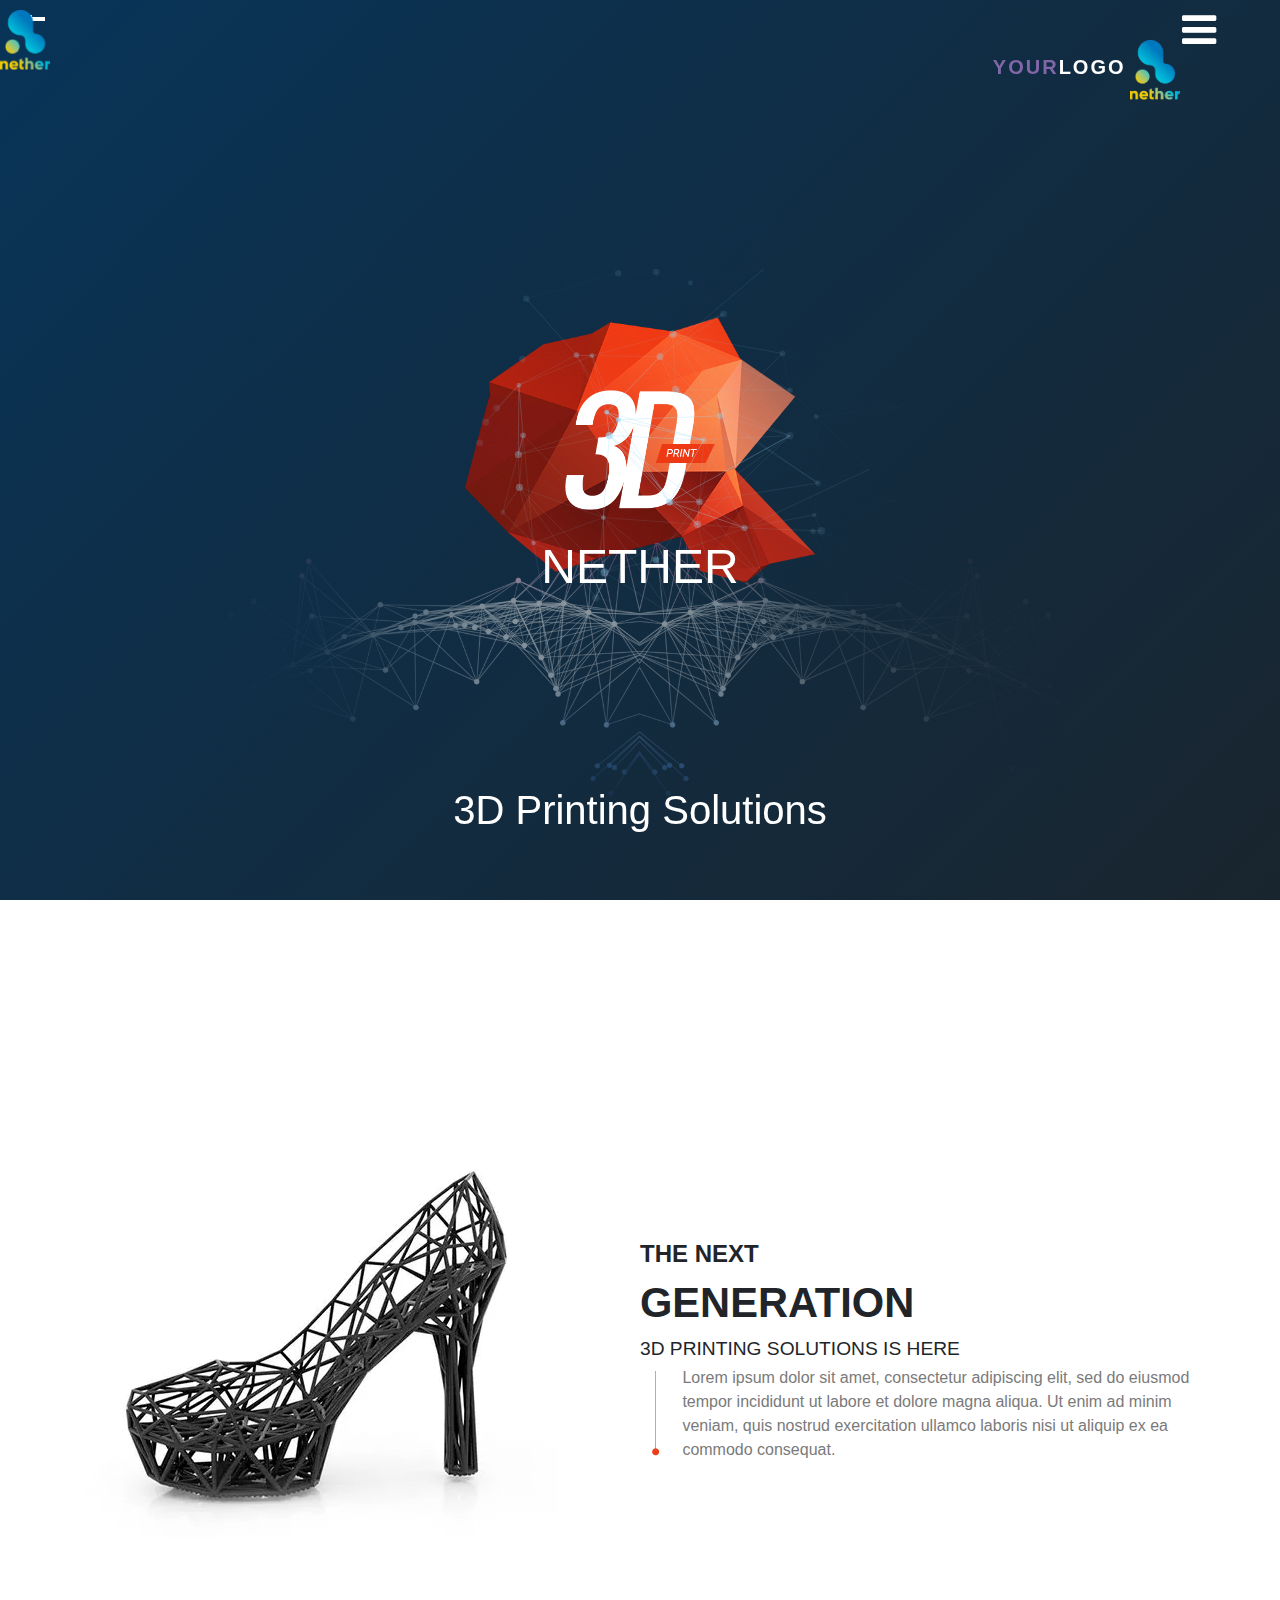
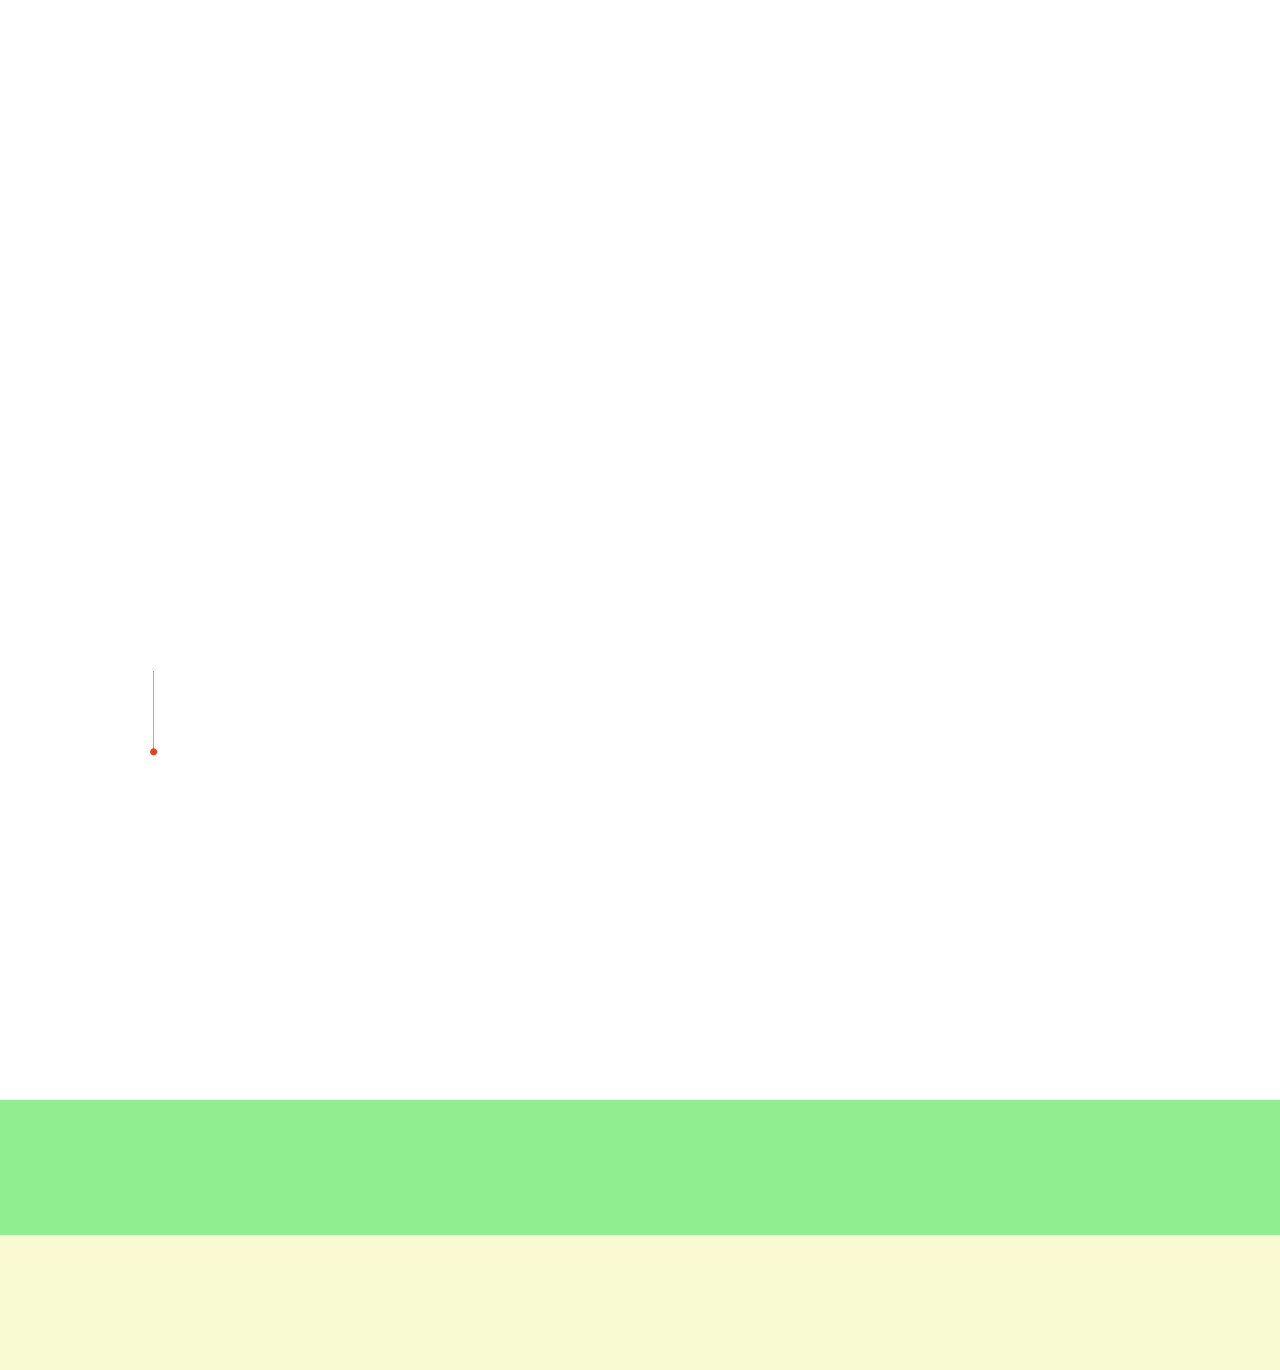
==== nether/index.html @ 33b29c7a "con 2menus" ====
<!DOCTYPE html>
<html lang="en">
<head>
    <meta charset="UTF-8">
    <meta name="viewport" content="width=device-width, initial-scale=1.0">
    <link rel="stylesheet" href="style.css">
    <link rel="stylesheet" href="https://cdnjs.cloudflare.com/ajax/libs/twitter-bootstrap/4.1.3/css/bootstrap.min.css">
    <link href="https://fonts.googleapis.com/css2?family=Exo:ital,wght@0,100;0,200;0,300;0,400;0,500;0,600;0,700;0,800;0,900;1,100;1,200;1,300;1,400;1,500;1,600;1,700;1,800;1,900&display=swap" rel="stylesheet">
    <script src="https://ajax.googleapis.com/ajax/libs/jquery/3.4.1/jquery.min.js"></script>
    <script src="https://cdnjs.cloudflare.com/ajax/libs/jquery/3.3.1/jquery.min.js"></script>
    <link rel="stylesheet" href="https://maxcdn.bootstrapcdn.com/font-awesome/4.4.0/css/font-awesome.min.css">
</head>
<body>

    <nav id = "menu">

        <div id = "logo">
            
            <img src = "images/logo.png" style="max-width: 50px;">
    
        </div>

        <div id = "iconMenu" class="fa fa-bars" >

        </div>        

        <div id = "containerMenuLinks">
            <ul>
                <li><a  id = "menu1" href="#contenedor-header" class="js-anchor-link">Inicio</a></li>
                <li><a  id = "menu2" href="#seccion2" class="js-anchor-link">Seccion2</a></li>
                <li><a  id = "menu3" href="#seccion3" class="js-anchor-link" >Sección3</a></li>
            </ul>
        </div>
    
        
    
    </nav>







	<header class="cd-header">
		<div class="header-wrapper">
			<div class="logo-wrap">
                <a href="#" class="hover-target"><span>your</span>logo</a>
                <img src = "images/logo.png" style="max-width: 50px;">
			</div>
			<div class="nav-but-wrap">
				<div class="menu-icon hover-target">
					<span class="menu-icon__line menu-icon__line-left"></span>
					<span class="menu-icon__line"></span>
					<span class="menu-icon__line menu-icon__line-right"></span>
				</div>					
			</div>					
		</div>				
	</header>

	<div class="nav">
		<div class="nav__content">
			<ul class="nav__list">
				<li class="nav__list-item active-nav"><a href="#contenedor-header" class="hover-target">Home</a></li>
				<li class="nav__list-item"><a href="#seccio2" class="hover-target">Seccion2</a></li>
				<li class="nav__list-item"><a href="#seccion3" class="hover-target">Seccion3</a></li>
				<li class="nav__list-item"><a href="#" class="hover-target">News</a></li>
				<li class="nav__list-item"><a href="#" class="hover-target">Contact</a></li>
			</ul>
		</div>
	</div>		

	
	



















    <section id= "contenedor-header">

        
        <div id = "waves">

            <div class="waveWrapper waveAnimation">
               
               
                <div class="waveWrapperInner bgBottom">
                  <div class="wave waveBottom" style="background-image: url('http://front-end-noobs.com/jecko/img/wave-bot.png')"></div>
                </div>
              </div>


        </div>

        <div id = "bricks">
                    
                    <div class="area" >
                                <ul class="circles">
                                        <li></li>
                                        <li></li>
                                        <li></li>
                                        <li></li>
                                        <li></li>
                                        <li></li>
                                        <li></li>
                                        <li></li>
                                        <li></li>
                                        <li></li>
                                </ul>
                        </div >

        </div>

        <div id = "el2dofondo"  ></div>
        
        <img id = "rock-3d" src="images/orange_polyset.png" alt="" width="350px">
        
        
        
        <img id = "text-3d" src="images/Text_3d.png" alt=""  width="150px">
        
        <div id="large-header" class="large-header">
           
           <div>
                
                <h1 class = "nether-slogan">NETHER<span class="thin"> </span></h1>
                
                <h1 class="main-title">3D Printing<span class="thin"> Solutions</span></h1>
                <canvas id="demo-canvas"></canvas>
           </div>
            
        </div>

    </section>





   

    <section id = "seccion2">

        <div class = "space2" id= "space2a">
              <div id = "image3d">
                <img id = "img3d" src="images/3d_shoe.png" alt="">
              </div>
                      
        </div>

        <div  class = "space2" id= "space2b">
              
            <div id = "title-space2">
                
                <p class = "titlesH3">
                    THE NEXT
                </p>
                <p class = "titlesH1">
                    GENERATION
                </p>
                <p class = "titlesH4">
                    3D PRINTING SOLUTIONS IS HERE
                </p>

                <div id= "ellipseWithDescription">

                    <div id = "moving-elipse">
                        
                    </div>
                    <p class = "descripcionTitle">
                        Lorem ipsum dolor sit amet, consectetur adipiscing elit, sed do eiusmod tempor incididunt ut labore et dolore magna aliqua. Ut enim ad minim veniam, quis nostrud exercitation ullamco laboris nisi ut aliquip ex ea commodo consequat.               
                    </p>

                </div>
               

            </div>
            <div>

            </div>
       
            
        </div>


    </section>







    <section id = "seccion3">

        

        <div  class = "space3"  id= "space3a">
              
            <div id = "title-space2">
                
                <p class = "titlesH3 white">
                    THE NEXT
                </p>
                <p class = "titlesH1 white">
                    GENERATION
                </p>
                <p class = "titlesH4 white">
                    3D PRINTING SOLUTIONS IS HERE
                </p>

                <div id= "ellipseWithDescription">

                    <div id = "moving-elipse">
                        
                    </div>
                    <p class = "descripcionTitle2 white">
                        Lorem ipsum dolor sit amet, consectetur adipiscing elit, sed do eiusmod tempor incididunt ut labore et dolore magna aliqua. Ut enim ad minim veniam, quis nostrud exercitation ullamco laboris nisi ut aliquip ex ea commodo consequat.               
                    </p>

                </div>
               

            </div>
       
            
        </div>
    </section>









    <section id = "footer">
              
        <div id= "footerElement1">
            
        </div>
        <div id= "footerElement2">
            
        </div>


    </section>













            <script src="js/EasePack.min.js"></script>
            <script src="js/rAF.js"></script>
            <script src="js/TweenLite.min.js"></script>
            <script src="main.js"></script>
</body>
</html>
---- nether/style.css ----
/* Header */
*{
    margin: 0 !important;
    padding: 0 ;
}
html {
    height: 100%;
     scroll-snap-type: mandatory;
    scroll-snap-points-y: repeat(100vh);
    scroll-snap-type: y mandatory;    
}



body {
    
    font-family: 'Exo', sans-serif;
    height: 100%;
    margin-top: 0 !important;
    
}
/* ---------------menu --------------------*/



section{
      scroll-snap-align: start;
}

#iconMenu {
    font-size: 2.5em;
    color: white;
    float: right;
    padding-right: 5%;
    cursor: pointer;
}
#menu {
    /* background-color: white;*/
    /*border-bottom: 2px solid black;*/
      
    width: 100%;
    height: 40px;
    /*background-color: black;
    background-blend-mode: hard-light;*/
    position: fixed;
    /*margin-top: 10px;*/
    padding: 10px 0 10px 0 ;
    opacity: 1;
    z-index: 99999999;
    /*border-bottom: 2px solid black;*/
}
#containerMenuLinks{
    display: none;
    float: right;
    background-color: yellowgreen;
    position: absolute;
    right: 0;
    top: 60px;
    transition:0.25s;
  -webkit-transition:0.25s;
}

.nav-colored { 
    background-color:rgba(8, 89, 136, 0.87); 
    transition: background-color 500ms linear;
}
.nav-transparent { 
    background-color:transparent;
    transition: background-color 500ms linear;
}


#space2{
    background-color: lemonchiffon;
    height: 100px;
    width: 200px;
}



#logo {
    top: 10px;
    margin-left: 20px;
    max-width: 100px;
    float: left;
    position: absolute;
    
}
ul {
    float: right;
    padding-right: 1%;
}
nav ul li {
    /*background-color: teal;*/
   /* float: left;*/
    list-style:none;
    margin: 0;
    padding: 30px;

    
}
nav ul li a{
    text-decoration: none;
    /*background-color: white;*/
    padding: 10px 30px 10px 30px;
    /*margin : 0 0 20px -2px;*/
    
    color: white;
    opacity: 0.8;
    transition: all 0.8s;
    
}
nav ul li a:hover{
    border-top: 1px solid  rgba(255, 255, 255, 0.801);
    border-bottom: 1px solid  rgba(255, 255, 255, 0.801);
    /*background-color: black;*/
    
    opacity: 1;
   /* top:-15px; */
    /*width: 300px;*/
    
}


























/* ----------animation----------*/

@keyframes gradient {
	0% {
		background-position: 0% 50%;
	}
	50% {
		background-position: 100% 50%;
	}
	100% {
		background-position: 0% 50%;
	}
}
#contenedor-header{
    /*background: rgba(9, 33, 61, 0.924);*/
    width: 100%;
    height: 100%;
    /*background-image:  url('images/blur_mesh.png');*/
   /* background: linear-gradient(-45deg, #ee7752, #e73c7e, #23a6d5, #23d5ab);*/
    background: linear-gradient(-45deg, #000000, #083c66, #1f2020, #083458);
	background-size: 400% 400%;
    animation: gradient 15s ease infinite;
    display: flex;
    justify-content: center;
    align-items: center;
}
#el2dofondo{
    position: absolute;
    height: 100%;
    width:70%;
    background: url("images/line_mesh.png") no-repeat center ;
    background-size: 95% ;
    top: 23%;
    opacity: 0.8;
    animation-name: MOVE-BG;
  animation-duration: 2s;
  animation-timing-function: linear;
  animation-iteration-count: infinite;
  animation-direction: reverse;
  -webkit-animation-direction: alternate-reverse;

}
@keyframes MOVE-BG {
    from {
      transform: translateX(0);
    }
    
    to{
        transform: translateY(2%);
    }
 }



#rock-3d{
    position: absolute;
	margin: 0;
	padding: 0;
	color: white;
	text-align: center;
	top: 50%;
	left: 50%;
	-webkit-transform: translate3d(-50%,-50%,0);
	transform: translate3d(-50%,-50%,0);

}
#text-3d {
    position: absolute;
	margin: 0;
	padding: 0;
	color: white;
	text-align: center;
	top: 50%;
	left: 50%;
	-webkit-transform: translate3d(-50%,-50%,0);
	transform: translate3d(-50%,-50%,0);
    /*right: 37%;*/
}
.large-header {
	position: relative;
	width: 100%;
	/*background: #333;*/
	overflow: hidden;
	background-size: cover;
	background-position: center center;
	z-index: 1;
}

#large-header {
    /*background-image: url('images/blur_mesh.png');*/
    color: white;
}

.main-title {  
	position: absolute;
	margin: 0;
	padding: 0;
	color: white;
	text-align: center;
	top: 90%;
	left: 50%;
	-webkit-transform: translate3d(-50%,-50%,0);
	transform: translate3d(-50%,-50%,0);
}
.nether-slogan{
	position: absolute;
	margin: 0;
	padding: 0;
    color: white;
    font-size: 3em;
	text-align: center;
	top: 63%;
	left: 50%;
	-webkit-transform: translate3d(-50%,-50%,0);
	transform: translate3d(-50%,-50%,0);
}
	

.nether-slogan .thin {
	font-weight: 200;
}
.demo-1 .main-title {
	text-transform: uppercase;
	font-size: 3.2em;
	letter-spacing: 0.1em;
}

.main-title .thin {
	font-weight: 200;
}
#img3d{
    width: 100%; 
 }


@media only screen and (max-width : 960px) {

    .main-title {  
        top: 90% !important;
    }
    .nether-slogan{
       
        top: 60% !important;
        left: 50%;
       
    }


}

@media only screen and (max-width : 768px) {
    *{
        margin-top: 0 !important;
    }
    nav{
        width: 100% !important;
    }
    #menu{
        width: 100% !important;
    }
    .main-title {  
        top: 70% !important;
    }
    .demo-1 .main-title {
		font-size: 3em !important;
    }
    
    #el2dofondo{
        width: 90%;
    }
    .nether-slogan{
       
        top: 49%;
        left: 50%;
       
    }
    section {
        
       display: inline-grid !important;
       justify-content: center !important;
    align-items: center !important;
    }
  
    .space2 , .space3{
        width: 100% !important;
    }
    #space2a{
        margin-bottom: -50px !important;
        padding-bottom: 0 !important;
        height: 80% !important;
    }
    #space3a{
        margin-left: 20px !important;
        margin-bottom: 10px !important;
    }
    #space2b {
        margin-left: 20px !important;
        margin-bottom: 10px !important;
    }

}





.white{
    color: white;
}
#seccion2{
    height: 100%;
    width: 100%;
    background-color: white;
   display: flex;
   justify-content: center;
   align-items: center;
}
.space2{
    height: 100%;
    width: 50%;
    
    display: flex;
    justify-content: center;
    align-items: center;
}

#seccion3{
    height: 100%;
    width: 100%;
    background-image: url(images/Hero-1b.jpg);
    background-attachment: fixed;
	background-position: center;
	background-repeat: no-repeat;
	background-size:  cover;
   
   display: flex;
   justify-content: center;
   align-items: center;
}
.space3{
    height: 100%;
    width: 80%;
    
    display: flex;
    justify-content: center;
    align-items: center;
}



#image3d{
    
    padding: 0px;
    animation-name: MOVE-BG3;
    animation-duration: 2s;
    animation-timing-function: linear;
    animation-iteration-count: infinite;
    animation-direction: reverse;
    -webkit-animation-direction: alternate-reverse;
}

@keyframes MOVE-BG3 {
    from {
      transform: translateX(0);
    }
    to{
        transform: translateX(4%);
    }
 }

.titlesH1{
    font-size: 2.6em;
    font-weight: 700;
}
.titlesH3{
    font-size: 1.5em;
    font-weight: 600;
}
.titlesH4{
    font-size: 1.2em;
    font-weight: 500;
}
#ellipseWithDescription{
    margin-top: 20px;
    display: flex;
   justify-content: center;
   align-items: center;
}
#moving-elipse{
    
    height: 100px;
    width:100px;
    background: url("images/Ellipse-1.webp") no-repeat center ;
    animation-name: MOVE-BG2;
    animation-duration: 0.7s;
    animation-timing-function: linear;
    animation-iteration-count: infinite;
    animation-direction: reverse;
    -webkit-animation-direction: alternate-reverse;
}


@keyframes MOVE-BG2 {
    from {
      transform: translateX(0);
    }
    to{
        transform: translateY(10%);
    }
 }



.descripcionTitle{
    font-size: 1em;
    font-weight: 200;
    color: rgb(122, 122, 122);
    padding-right: 10%;
    padding-left: 10px;
}
.descripcionTitle2{
    font-size: 1em;
    font-weight: 200;
    color:white;
    padding-right: 10%;
    padding-left: 10px;
}





/*-----waves background-------*/
@keyframes move_wave {
    0% {
        transform: translateX(0) translateZ(0) scaleY(1)
    }
    50% {
        transform: translateX(-25%) translateZ(0) scaleY(0.55)
    }
    100% {
        transform: translateX(-50%) translateZ(0) scaleY(1)
    }
}
#waves{
    height: 100%;
}
.waveWrapper {
    overflow: hidden;
    position: absolute;
    left: 0;
    right: 0;
    bottom: -20px;
    top: 0;
    margin: auto;
}
.waveWrapperInner {
    position: absolute;
    width: 100%;
    overflow: hidden;
    height: 100%;
    bottom: -1px;
    /*background-image: linear-gradient(to top, #86377b 20%, #27273c 80%);*/
}

.bgBottom {
    z-index: 5;
}
.wave {
    position: absolute;
    left: 0;
    width: 200%;
    height: 100%;
    background-repeat: repeat no-repeat;
    background-position: 0 bottom;
    transform-origin: center bottom;
}

.waveAnimation .waveMiddle {
    animation: move_wave 10s linear infinite;
}
.waveBottom {
    background-size: 50% 50px;
    opacity: 0.2;
}
.waveAnimation .waveBottom {
    animation: move_wave 15s linear infinite;
}



/*-----bricks  background-------*/
.context {
    width: 100%;
    position: absolute;
    top:60vh;
    
}

.context h1{
    position: absolute;
    text-align: center;
    color: #fff;
    font-size: 50px;
    left: 30%;
}


.area{
    background: #4e54c8;  
    background: -webkit-linear-gradient(to left, #8f94fb, #4e54c8);  
    width: 100%;
    height:100%;
    
   
}

.circles{
    position: absolute;
    top: 0;
    left: 0;
    width: 95%;
    height: 100%;
    overflow: hidden;
}

.circles li{
    position: absolute;
    display: block;
    list-style: none;
    width: 20px;
    height: 20px;
    background: rgba(255, 255, 255, 0.2);
    animation: animate 25s linear infinite;
    bottom: -150px;
    
}

.circles li:nth-child(1){
    left: 25%;
    width: 80px;
    height: 80px;
    animation-delay: 0s;
}


.circles li:nth-child(2){
    left: 10%;
    width: 20px;
    height: 20px;
    animation-delay: 2s;
    animation-duration: 12s;
}

.circles li:nth-child(3){
    left: 70%;
    width: 20px;
    height: 20px;
    animation-delay: 4s;
}

.circles li:nth-child(4){
    left: 40%;
    width: 60px;
    height: 60px;
    animation-delay: 0s;
    animation-duration: 18s;
}

.circles li:nth-child(5){
    left: 65%;
    width: 20px;
    height: 20px;
    animation-delay: 0s;
}

.circles li:nth-child(6){
    left: 75%;
    width: 110px;
    height: 110px;
    animation-delay: 3s;
}

.circles li:nth-child(7){
    left: 35%;
    width: 150px;
    height: 150px;
    animation-delay: 7s;
}

.circles li:nth-child(8){
    left: 50%;
    width: 25px;
    height: 25px;
    animation-delay: 15s;
    animation-duration: 45s;
}

.circles li:nth-child(9){
    left: 20%;
    width: 15px;
    height: 15px;
    animation-delay: 2s;
    animation-duration: 35s;
}

.circles li:nth-child(10){
    left: 85%;
    width: 150px;
    height: 150px;
    animation-delay: 0s;
    animation-duration: 11s;
}



@keyframes animate {

    0%{
        transform: translateY(0) rotate(0deg);
        opacity: 1;
        border-radius: 0;
    }

    100%{
        transform: translateY(-1000px) rotate(720deg);
        opacity: 0;
        border-radius: 50%;
    }

}




/*- ------------------footer ---------- */

#footer{
    height: 30%;
    width: 100%;
   
}
#footerElement1{
    height: 50%;
    width: 100%;
    background-color: lightgreen;
    
}
#footerElement2{
    height: 50%;
    width: 100%;
    background-color: lightgoldenrodyellow;
    
    
}























/* #Navigation
================================================== */
 
.cd-header{
    position: fixed;
	width:100%;
	top:0;
	left:0;
	z-index:100;
} 
.header-wrapper{
    position: relative;
	width: calc(100% - 100px);
	margin-left: 50px;
} 
.logo-wrap {
	position: absolute;
	display:block;
	right:0;
	top: 40px;
	cursor: pointer;
}
.logo-wrap a {
	cursor: pointer;
	font-family: 'Montserrat', sans-serif;
	font-weight: 900;
	font-size: 20px;
	line-height: 20px;
	text-transform: uppercase;
	letter-spacing: 2px;
	color: #fff;
	transition : all 0.3s ease-out;
}
.logo-wrap a span{ 
	color: #8167a9;
}
.logo-wrap a:hover {
	opacity: 0.9;
}
.nav-but-wrap{ 
	position: relative;
	display: inline-block;
	float: left;
	padding-left: 15px;
	padding-top: 15px;
	margin-top: 26px;
	transition : all 0.3s ease-out;
}
.menu-icon {
	height: 30px;
	width: 30px;
	position: relative;
	z-index: 2;
	cursor: pointer;
	display: block;
}
.menu-icon__line {
	height: 2px;
	width: 30px;
	display: block;
	background-color: #fff;
	margin-bottom: 7px;
	cursor: pointer;
	-webkit-transition: background-color .5s ease, -webkit-transform .2s ease;
	transition: background-color .5s ease, -webkit-transform .2s ease;
	transition: transform .2s ease, background-color .5s ease;
	transition: transform .2s ease, background-color .5s ease, -webkit-transform .2s ease;
}
.menu-icon__line-left {
	width: 16.5px;
	-webkit-transition: all 200ms linear;
	transition: all 200ms linear;
}
.menu-icon__line-right {
	width: 16.5px;
	float: right;
	-webkit-transition: all 200ms linear;
	-moz-transition: all 200ms linear;
	-o-transition: all 200ms linear;
	-ms-transition: all 200ms linear;
	transition: all 200ms linear;
}
.menu-icon:hover .menu-icon__line-left,
.menu-icon:hover .menu-icon__line-right {
	width: 30px;
}
.nav {
	position: fixed;
	z-index: 98;
}
.nav:before, .nav:after {
	content: "";
	position: fixed;
  top: 20px;
  left: 50px;
	width: 0;
	height: 0;
	background-color: rgba(20, 21, 26,0.6);
	border-bottom-right-radius: 200%;
	z-index: -1;
	transition: border-radius linear 0.8s, width cubic-bezier(0.77, 0, 0.175, 1) 0.6s, height cubic-bezier(0.77, 0, 0.175, 1) 0.6s;
}
.nav:after {
	background-color: rgba(9,9,12,1);
  background-image: url('https://s3-us-west-2.amazonaws.com/s.cdpn.io/1462889/pat.svg');
  background-position: bottom center;
  background-repeat: no-repeat;
  background-size: 300%;
	-webkit-transition-delay: 0s;
          transition-delay: 0s;
  box-shadow: 6px 7px 28px 0 rgba(16, 16, 16, 0.3);
}
.nav:before {
	-webkit-transition-delay: .2s;
          transition-delay: .2s;
}
.nav__content {
	position: fixed;
	visibility: hidden;
	top: 90px;
  left: 50px;
	width: 280px;
	text-align: left;
}
.nav__list {
	position: relative;
	padding: 0;
	margin: 0;
	z-index: 2;
}
.nav__list-item {
	position: relative;
	display: block;
	-webkit-transition-delay: 0.8s;
          transition-delay: 0.8s;
	opacity: 0;
	text-align: left;
	color: #fff;
	overflow: hidden; 
	font-family: 'Poppins', sans-serif;
	font-size: 22px;
	line-height: 1.2;
	letter-spacing: 2px;
	-webkit-transform: translate(30px, 0%);
          transform: translate(30px, 0%);
	-webkit-transition: opacity .2s ease, -webkit-transform .3s ease;
	transition: opacity .2s ease, -webkit-transform .2s ease;
	transition: opacity .2s ease, transform .2s ease;
	transition: opacity .2s ease, transform .2s ease, -webkit-transform .2s ease;
  margin-top: 7px;
  margin-bottom: 7px;
}
.nav__list-item a{ 
	position: relative;
	text-decoration: none;
	color: rgba(255,255,255,0.6);
	overflow: hidden; 
	cursor: pointer;
	font-family: 'Poppins', sans-serif;
	font-weight: 600;
	z-index: 2;
  padding-left: 40px;
  padding-top:5px;
  padding-bottom: 5px;
	display: inline-block;
    -webkit-transition: all 200ms linear;
    transition: all 200ms linear; 
}
.nav__list-item a:after{ 
	position: absolute;
	content: '';
	top: 50%;
	left: 0;
	width: 5px;
	height: 0;
	opacity: 0;
	background-color: #8167a9;
	z-index: 1;
    -webkit-transition: all 200ms linear;
    transition: all 200ms linear; 
}
.nav__list-item a:hover:after{ 
	height: 100%;
	opacity: 1;
	top: 0;
}
.nav__list-item a:hover{
	color: rgba(255,255,255,1);
}
.nav__list-item.active-nav a{
	color: rgba(255,255,255,1);
}
.nav__list-item.active-nav a:after{ 
	height: 100%;
	opacity: 1;
	top: 0;
}
body.nav-active .nav__content {
	visibility: visible;
}
body.nav-active .menu-icon__line {
	background-color: #fff;
	-webkit-transform: translate(0px, 0px) rotate(-45deg);
          transform: translate(0px, 0px) rotate(-45deg);
}
body.nav-active .menu-icon__line-left {
	width: 15px;
	-webkit-transform: translate(2px, 4px) rotate(45deg);
          transform: translate(2px, 4px) rotate(45deg);
}
body.nav-active .menu-icon__line-right {
	width: 15px;
	float: right;
	-webkit-transform: translate(-3px, -3.5px) rotate(45deg);
          transform: translate(-3px, -3.5px) rotate(45deg);
}
body.nav-active .menu-icon:hover .menu-icon__line-left,
body.nav-active .menu-icon:hover .menu-icon__line-right {
	width: 15px;
}
body.nav-active .nav {
	visibility: visible;
}
body.nav-active .nav:before, body.nav-active .nav:after {
	width: 250px;
	height: 350px;
	border-radius: 15px;
}
body.nav-active .nav:after {
	-webkit-transition-delay: .1s;
          transition-delay: .1s;
}
body.nav-active .nav:before {
	-webkit-transition-delay: 0s;
          transition-delay: 0s;
}
body.nav-active .nav__list-item {
	opacity: 1;
	-webkit-transform: translateX(0%);
          transform: translateX(0%);
	-webkit-transition: opacity .3s ease, color .3s ease, -webkit-transform .3s ease;
	transition: opacity .3s ease, color .3s ease, -webkit-transform .3s ease;
	transition: opacity .3s ease, transform .3s ease, color .3s ease;
	transition: opacity .3s ease, transform .3s ease, color .3s ease, -webkit-transform .3s ease;
}
body.nav-active .nav__list-item:nth-child(0) {
	-webkit-transition-delay: 0.7s;
          transition-delay: 0.7s;
}
body.nav-active .nav__list-item:nth-child(1) {
	-webkit-transition-delay: 0.8s;
          transition-delay: 0.8s;
}
body.nav-active .nav__list-item:nth-child(2) {
	-webkit-transition-delay: 0.9s;
          transition-delay: 0.9s;
}
body.nav-active .nav__list-item:nth-child(3) {
	-webkit-transition-delay: 1s;
          transition-delay: 1s;
}
body.nav-active .nav__list-item:nth-child(4) {
	-webkit-transition-delay: 1.1s;
          transition-delay: 1.1s;
}
body.nav-active .nav__list-item:nth-child(5) {
	-webkit-transition-delay: 1.2s;
          transition-delay: 1.2s;
}
body.nav-active .nav__list-item:nth-child(6) {
	-webkit-transition-delay: 1.3s;
          transition-delay: 1.3s;
}
body.nav-active .nav__list-item:nth-child(7) {
	-webkit-transition-delay: 1.4s;
          transition-delay: 1.4s;
}
body.nav-active .nav__list-item:nth-child(8) {
	-webkit-transition-delay: 1.5s;
          transition-delay: 1.5s;
}
body.nav-active .nav__list-item:nth-child(9) {
	-webkit-transition-delay: 1.6s;
          transition-delay: 1.6s;
}
body.nav-active .nav__list-item:nth-child(10) {
	-webkit-transition-delay: 1.7s;
          transition-delay: 1.7s;
}

.switch-wrap {
	position: absolute;
	top: 50%;
	left: 0;
	z-index: 10;
    transform: translateY(-50%);
	width: 100%;
	-webkit-transition: all 500ms linear;
	transition: all 500ms linear; 
	margin: 0 auto;
	text-align: center;
}
.switch-wrap h1 {
	font-weight: 900;
	font-size: 46px;
	line-height: 1;
	color: #fff;
	text-align: center;
	text-transform: uppercase;
	margin-bottom: 40px;
	-webkit-transition: all 300ms linear;
	transition: all 300ms linear; 
}
@media screen and (max-width: 580px){
  .switch-wrap h1 {
    font-size: 32px;
  }
}
.switch-wrap p {
	font-weight: 600;
	font-size: 14px;
	letter-spacing: 1px;
	line-height: 1;
	color: #8167a9;
	text-align: center;
	margin-top: 15px;
}
.switch-wrap p span {
	position: relative;
}
.switch-wrap p span:before {
	position: absolute;
	content: '';
	width: 100%;
	height: 2px;
	background-color: #fff;
	left: 0;
	bottom: -4px;
	-webkit-transition: all 300ms linear;
	transition: all 300ms linear; 
}
.switch-wrap p span:nth-child(2):before {
	opacity: 0;
}
#switch,
#circle {
	cursor: pointer;
	-webkit-transition: all 300ms linear;
	transition: all 300ms linear; 
} 
#switch {
	width: 60px;
	height: 8px;
	margin: 0 auto;
	text-align: center;
	border: 2px solid #000;
	border-radius: 27px;
	background: #8167a9;
	position: relative;
	display: inline-block;
}
#circle {
	position: absolute;
	top: -11px;
	left: -13px;
	width: 26px;
	height: 26px;
	border-radius: 50%;
	box-shadow: 0 4px 4px rgba(26,53,71,0.25), 0 0 0 1px rgba(26,53,71,0.07);
	background: #fff;
}
.switched {
	border-color: #8167a9 !important;
	background: #000 !important;
}
.switched #circle {
	left: 43px;
	background: #000;
}
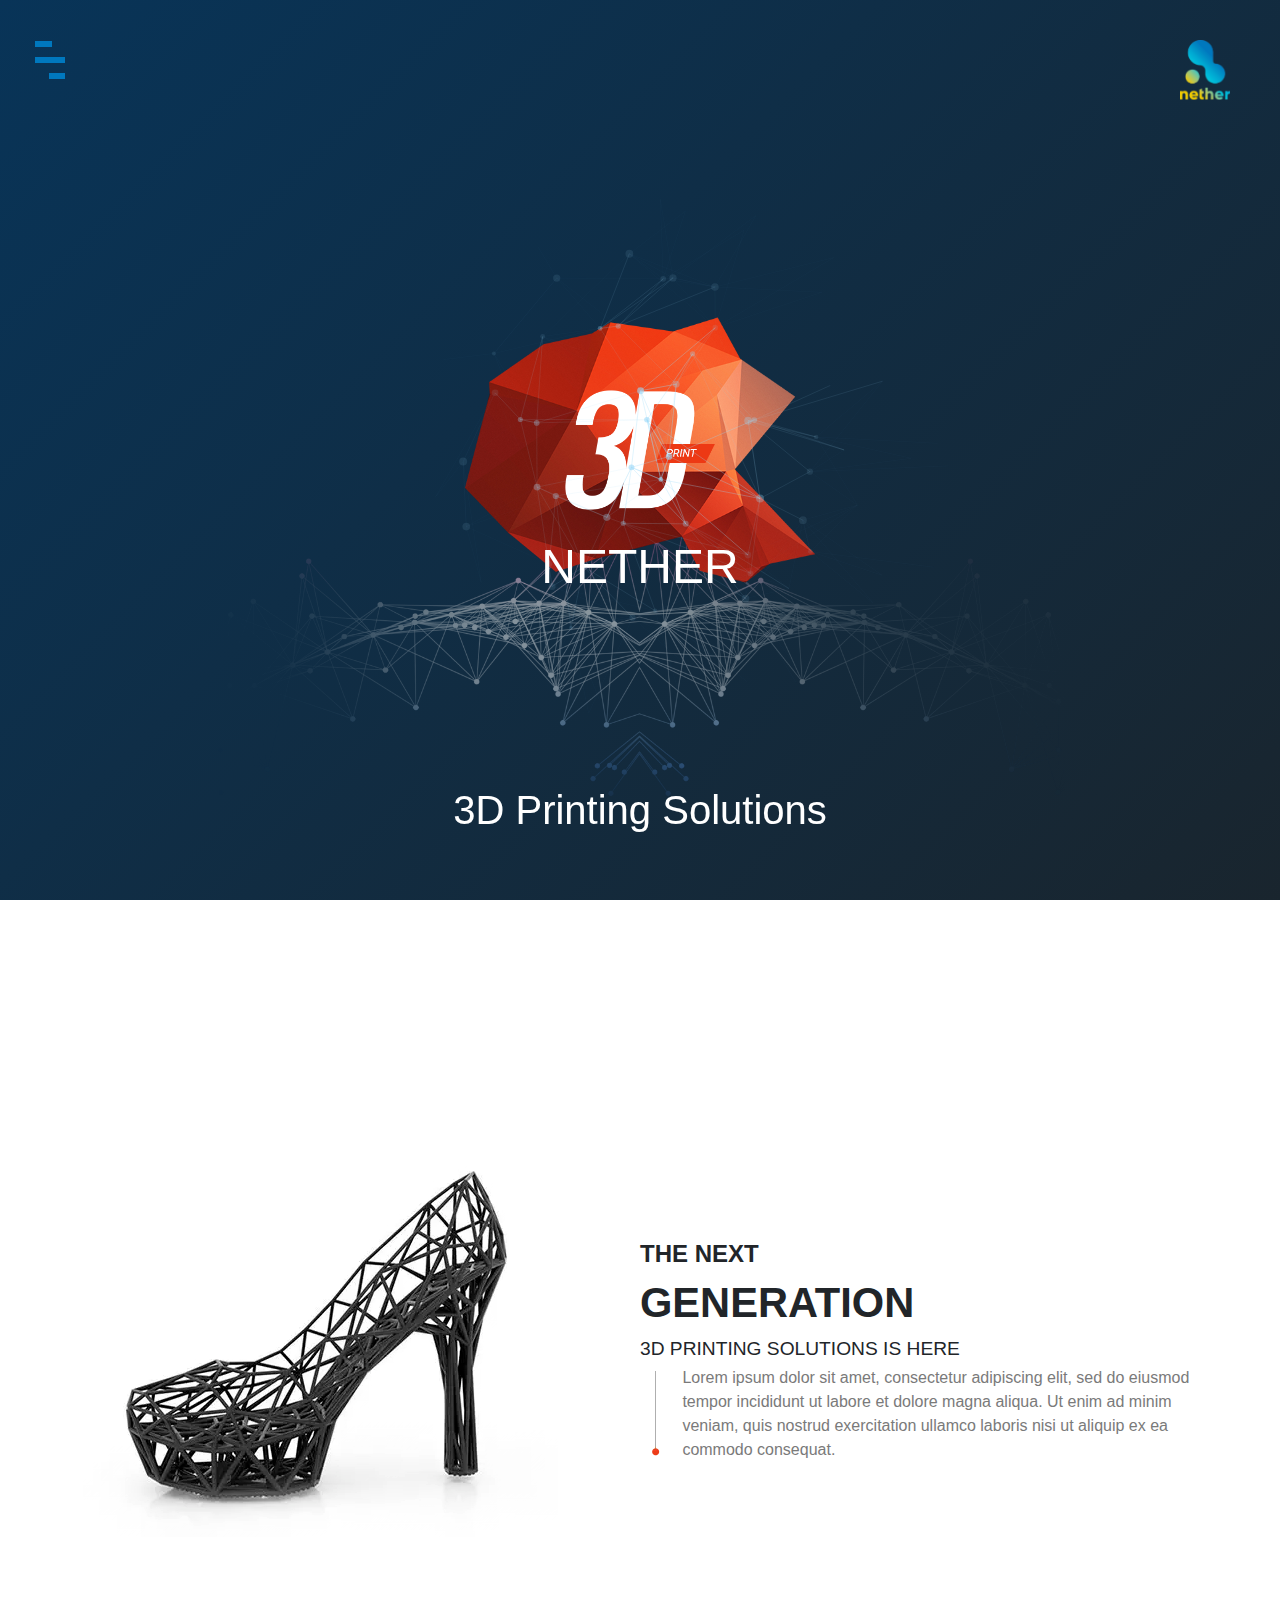
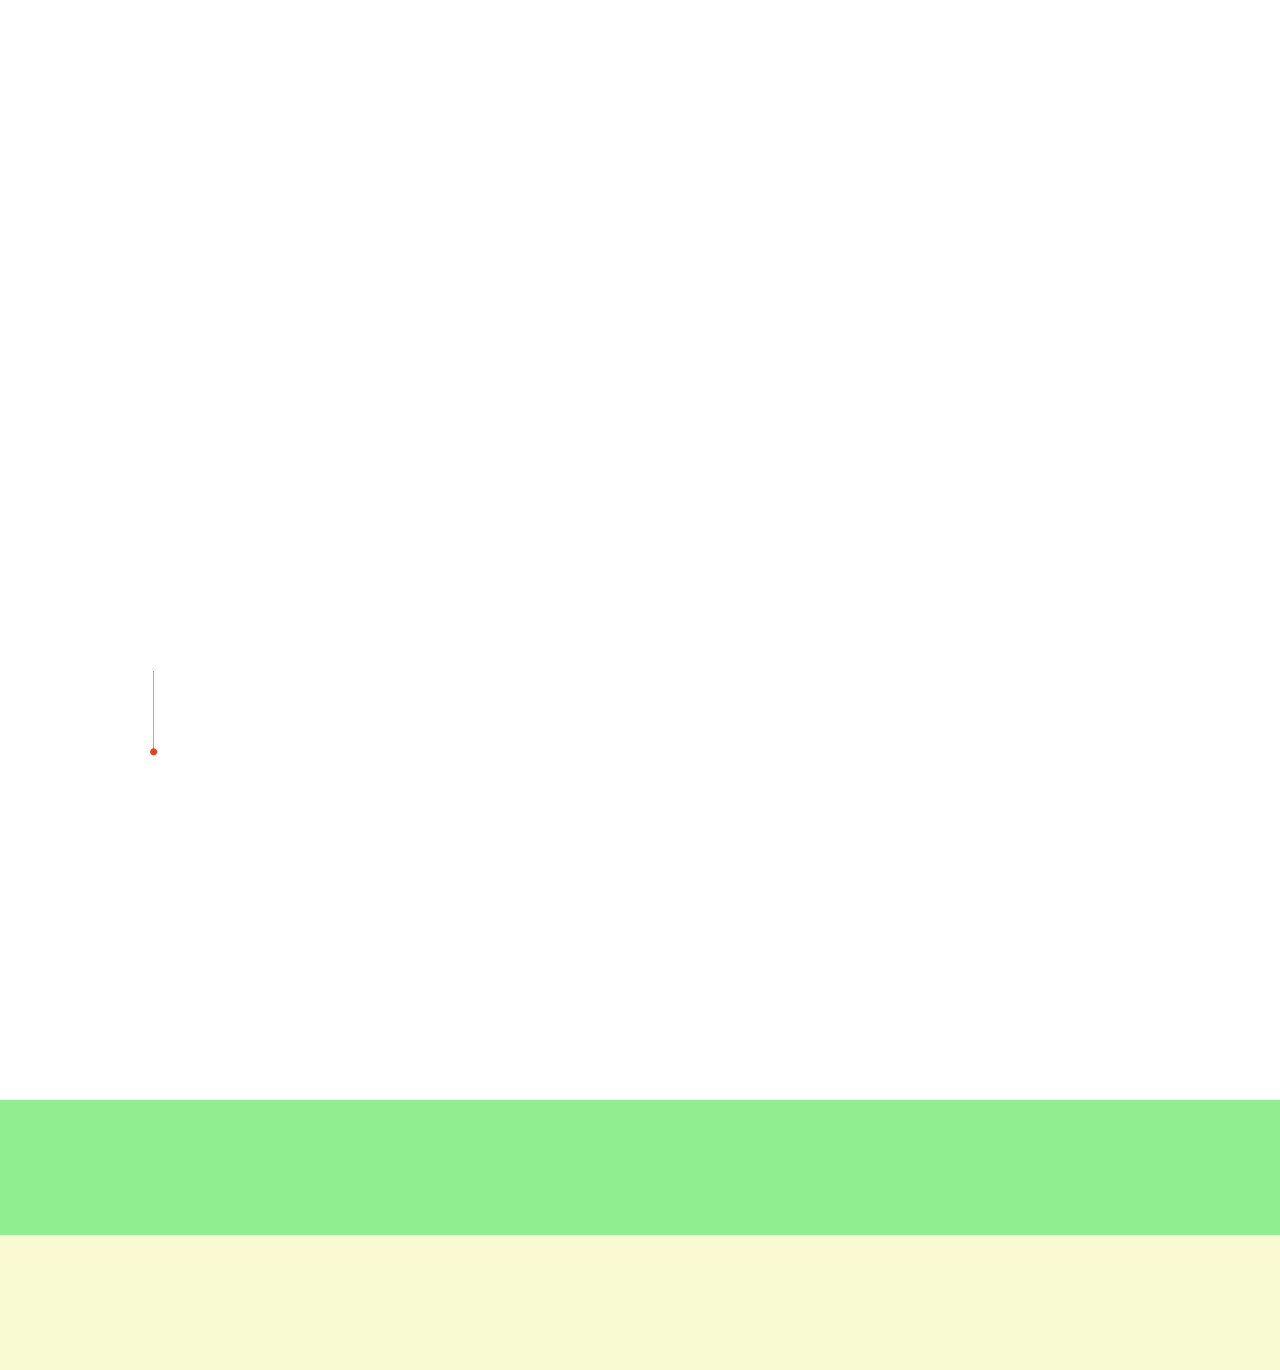
==== commit 421940b7: "changing menu behavior" ====
--- a/nether/index.html
+++ b/nether/index.html
@@ -12,30 +12,7 @@
 </head>
 <body>
 
-    <nav id = "menu">
-
-        <div id = "logo">
-            
-            <img src = "images/logo.png" style="max-width: 50px;">
     
-        </div>
-
-        <div id = "iconMenu" class="fa fa-bars" >
-
-        </div>        
-
-        <div id = "containerMenuLinks">
-            <ul>
-                <li><a  id = "menu1" href="#contenedor-header" class="js-anchor-link">Inicio</a></li>
-                <li><a  id = "menu2" href="#seccion2" class="js-anchor-link">Seccion2</a></li>
-                <li><a  id = "menu3" href="#seccion3" class="js-anchor-link" >Sección3</a></li>
-            </ul>
-        </div>
-    
-        
-    
-    </nav>
-
 
 
 
@@ -45,8 +22,7 @@
 	<header class="cd-header">
 		<div class="header-wrapper">
 			<div class="logo-wrap">
-                <a href="#" class="hover-target"><span>your</span>logo</a>
-                <img src = "images/logo.png" style="max-width: 50px;">
+                <a href="#contenedor-header"><img src = "images/logo.png" style="max-width: 50px;"></a>
 			</div>
 			<div class="nav-but-wrap">
 				<div class="menu-icon hover-target">
@@ -61,11 +37,10 @@
 	<div class="nav">
 		<div class="nav__content">
 			<ul class="nav__list">
-				<li class="nav__list-item active-nav"><a href="#contenedor-header" class="hover-target">Home</a></li>
-				<li class="nav__list-item"><a href="#seccio2" class="hover-target">Seccion2</a></li>
-				<li class="nav__list-item"><a href="#seccion3" class="hover-target">Seccion3</a></li>
-				<li class="nav__list-item"><a href="#" class="hover-target">News</a></li>
-				<li class="nav__list-item"><a href="#" class="hover-target">Contact</a></li>
+				<li class="nav__list-item active-nav"><a href="#contenedor-header" class="hover-target">Inicio</a></li>
+				<li class="nav__list-item "><a href="#seccion2" class="hover-target">Seccion2</a></li>
+				<li class="nav__list-item "><a href="#seccion3" class="hover-target ">Seccion3</a></li>
+				<li class="nav__list-item "><a href="#footer" class="hover-target">Contacto</a></li>
 			</ul>
 		</div>
 	</div>		
--- a/nether/style.css
+++ b/nether/style.css
@@ -5,7 +5,7 @@
 }
 html {
     height: 100%;
-     scroll-snap-type: mandatory;
+    scroll-snap-type: mandatory;
     scroll-snap-points-y: repeat(100vh);
     scroll-snap-type: y mandatory;    
 }
@@ -17,8 +17,10 @@
     font-family: 'Exo', sans-serif;
     height: 100%;
     margin-top: 0 !important;
-    
-}
+    -webkit-transition: all 300ms linear;
+	transition: all 300ms linear;
+}
+
 /* ---------------menu --------------------*/
 
 
@@ -307,7 +309,7 @@
         width: 100% !important;
     }
     .main-title {  
-        top: 70% !important;
+        top: 75% !important;
     }
     .demo-1 .main-title {
 		font-size: 3em !important;
@@ -362,6 +364,7 @@
    display: flex;
    justify-content: center;
    align-items: center;
+   transition: all 2s;
 }
 .space2{
     height: 100%;
@@ -736,7 +739,7 @@
 } 
 .header-wrapper{
     position: relative;
-	width: calc(100% - 100px);
+	width: calc(100% - 50px);
 	margin-left: 50px;
 } 
 .logo-wrap {
@@ -764,12 +767,13 @@
 	opacity: 0.9;
 }
 .nav-but-wrap{ 
-	position: relative;
+	position: absolute;
 	display: inline-block;
 	float: left;
-	padding-left: 15px;
-	padding-top: 15px;
-	margin-top: 26px;
+	padding: 15px;
+	
+    margin-top: 26px !important;
+    margin-left: 20px !important;
 	transition : all 0.3s ease-out;
 }
 .menu-icon {
@@ -781,11 +785,12 @@
 	display: block;
 }
 .menu-icon__line {
-	height: 2px;
+	height: 6px;
 	width: 30px;
 	display: block;
-	background-color: #fff;
-	margin-bottom: 7px;
+    background-color: #0078be;
+   
+	margin-bottom: 10px !important;
 	cursor: pointer;
 	-webkit-transition: background-color .5s ease, -webkit-transform .2s ease;
 	transition: background-color .5s ease, -webkit-transform .2s ease;
@@ -818,7 +823,7 @@
 	content: "";
 	position: fixed;
   top: 20px;
-  left: 50px;
+  left: 20px;
 	width: 0;
 	height: 0;
 	background-color: rgba(20, 21, 26,0.6);
@@ -843,9 +848,9 @@
 .nav__content {
 	position: fixed;
 	visibility: hidden;
-	top: 90px;
-  left: 50px;
-	width: 280px;
+	top: 100px;
+    left: 0px;
+	width: 210px;
 	text-align: left;
 }
 .nav__list {
@@ -900,7 +905,7 @@
 	width: 5px;
 	height: 0;
 	opacity: 0;
-	background-color: #8167a9;
+	background-color: #f0ca00;
 	z-index: 1;
     -webkit-transition: all 200ms linear;
     transition: all 200ms linear; 
@@ -949,7 +954,7 @@
 }
 body.nav-active .nav:before, body.nav-active .nav:after {
 	width: 250px;
-	height: 350px;
+	height: 310px;
 	border-radius: 15px;
 }
 body.nav-active .nav:after {
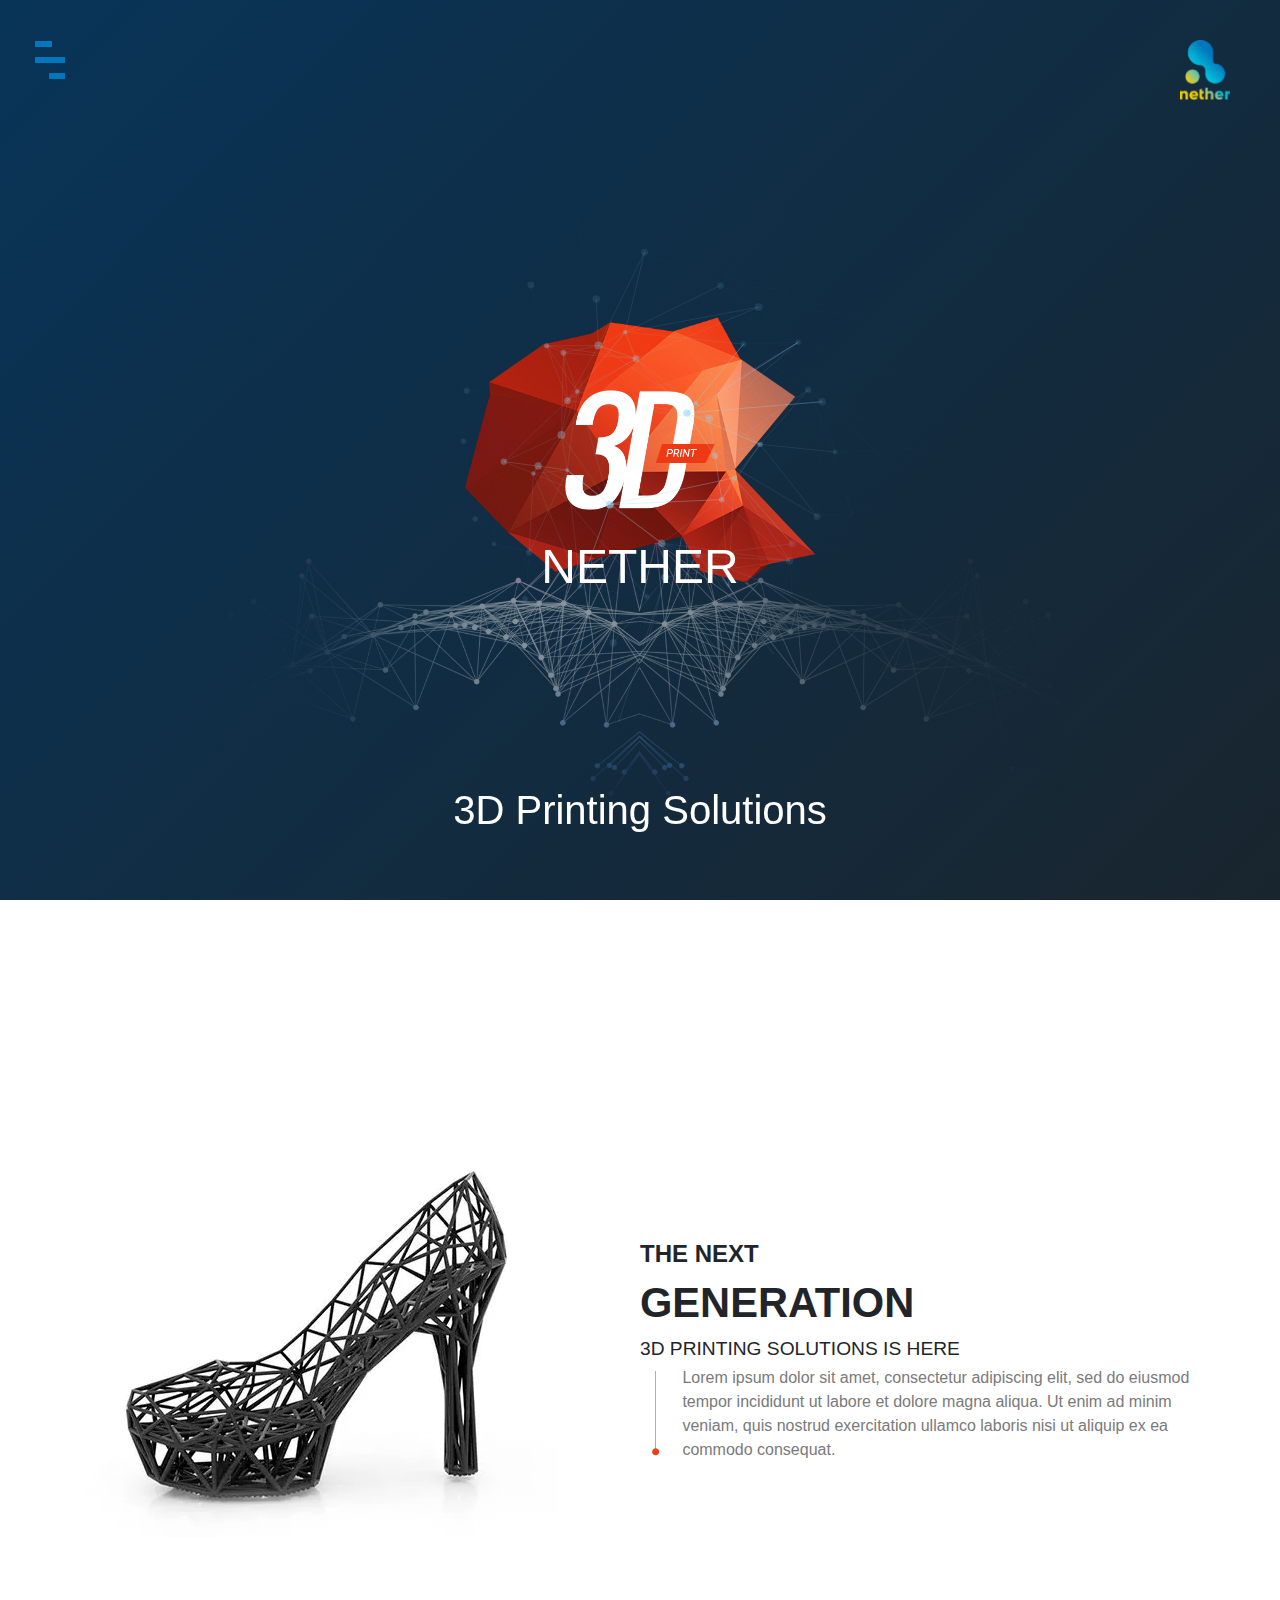
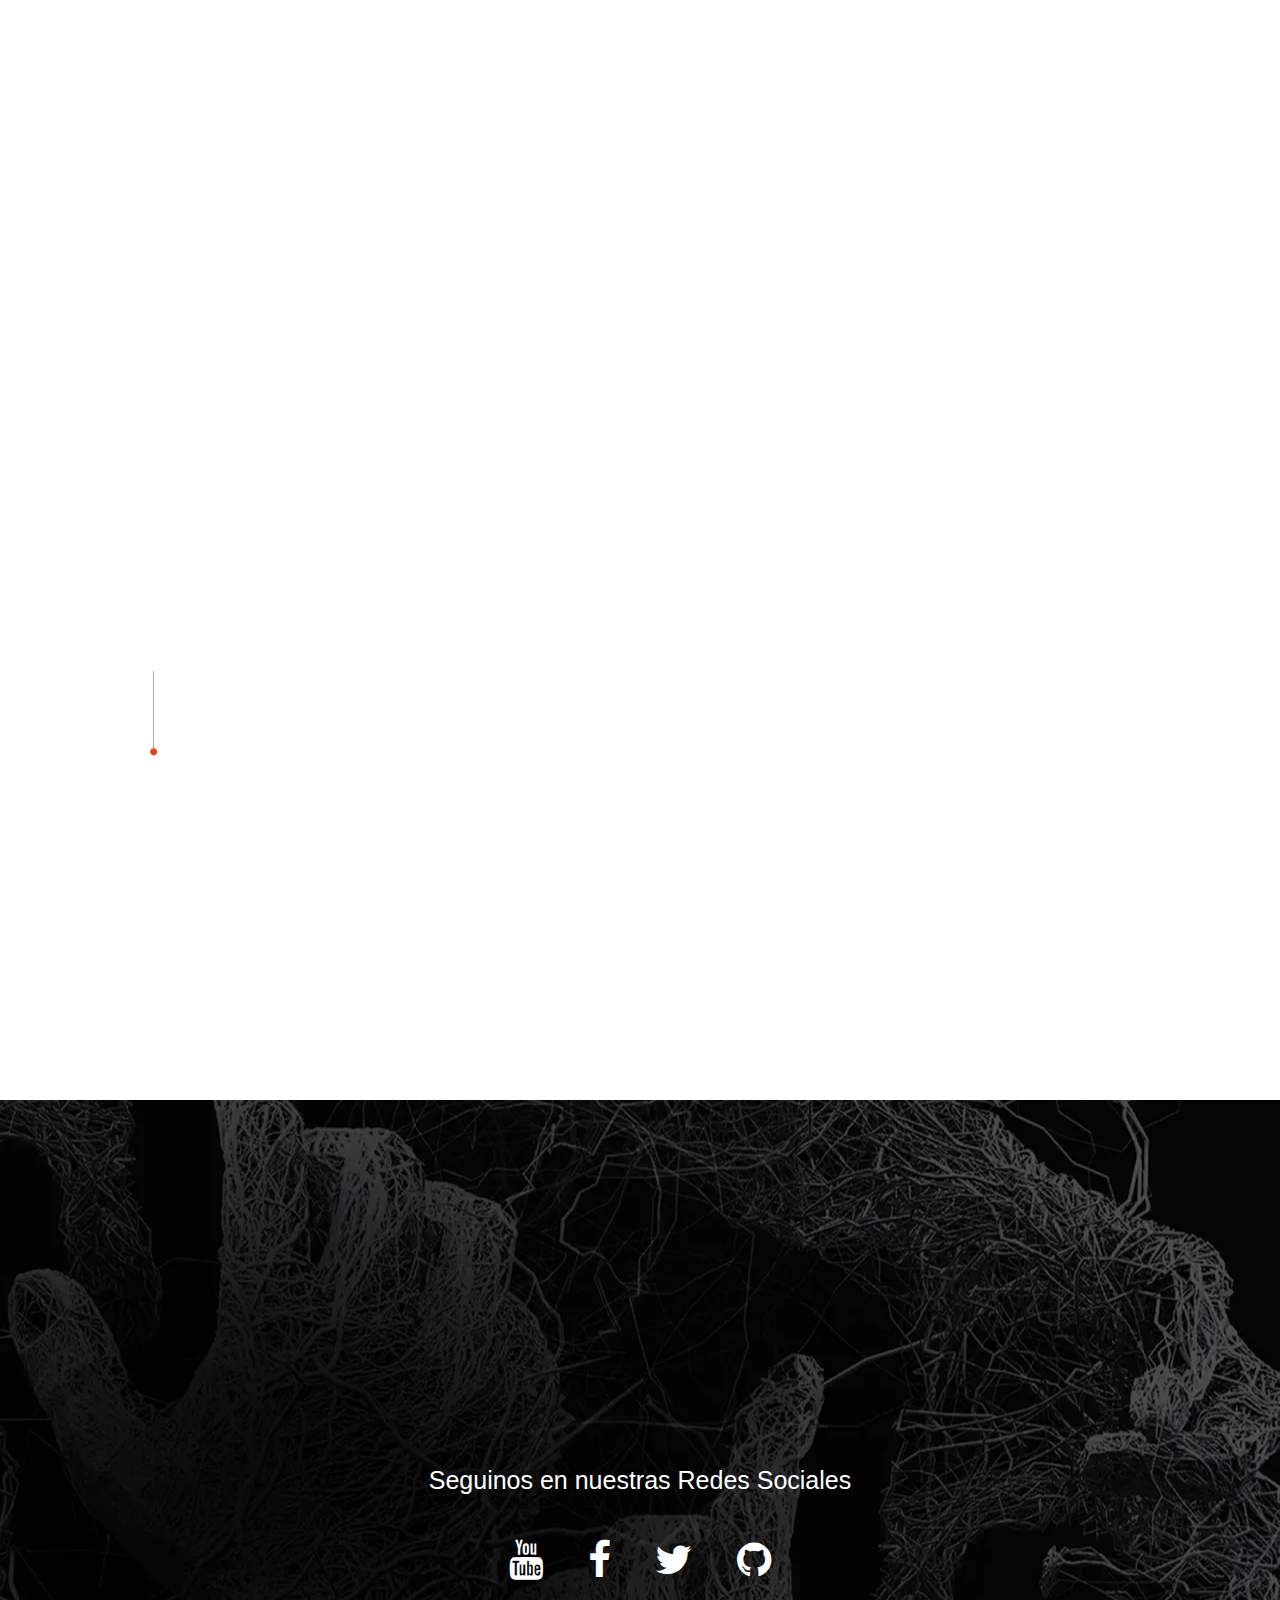
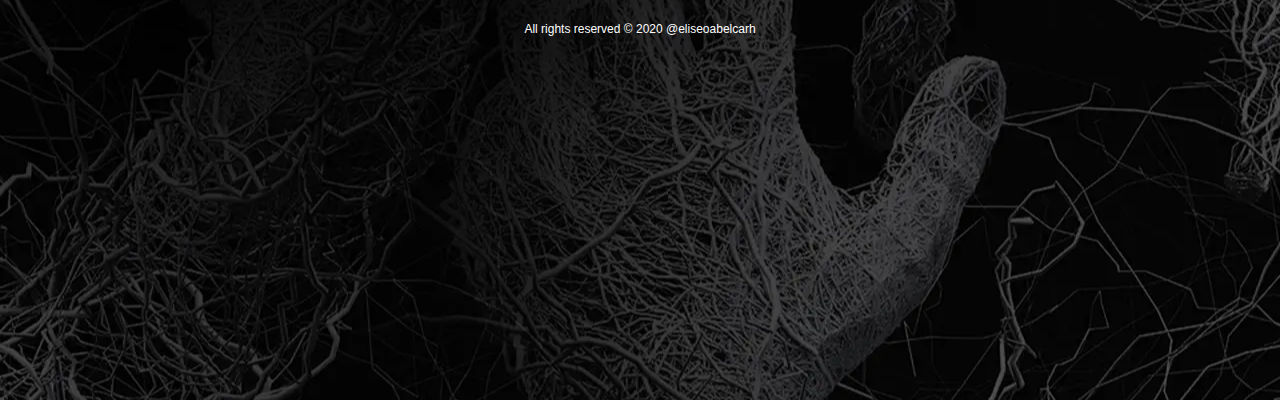
==== commit 4d89de18: "adding footer" ====
--- a/nether/index.html
+++ b/nether/index.html
@@ -15,11 +15,12 @@
     
 
 
-
-
-
-
-	<header class="cd-header">
+<div id = "containerTotal">
+
+
+
+
+    <header class="cd-header">
 		<div class="header-wrapper">
 			<div class="logo-wrap">
                 <a href="#contenedor-header"><img src = "images/logo.png" style="max-width: 50px;"></a>
@@ -225,21 +226,46 @@
 
 
 
-    <section id = "footer">
-              
-        <div id= "footerElement1">
-            
-        </div>
-        <div id= "footerElement2">
-            
-        </div>
-
-
-    </section>
-
-
-
-
+    <section id = "footer" >
+        
+        <div id = "footerContainer">
+
+            <p class = "seguinos">Seguinos en nuestras Redes Sociales</p>
+
+                        
+
+            <a href="#"><i class="fa fa-youtube"></i></a>
+              
+            <a href="#"><i class="fa fa-facebook"></i></a>
+              
+            <a href="#"><i class="fa fa-twitter"></i></a>
+              
+            <a href="#"><i class="fa fa-github"></i></a>
+              
+              
+        <p class = "copyright">All rights reserved © 2020 @eliseoabelcarh</p>
+
+
+        </div>
+              
+       
+
+
+    </section>
+
+
+
+
+
+
+
+
+
+</div>
+
+
+
+	
 
 
 
--- a/nether/style.css
+++ b/nether/style.css
@@ -2,6 +2,7 @@
 *{
     margin: 0 !important;
     padding: 0 ;
+  
 }
 html {
     height: 100%;
@@ -19,6 +20,11 @@
     margin-top: 0 !important;
     -webkit-transition: all 300ms linear;
 	transition: all 300ms linear;
+}
+
+#containerTotal{
+    
+    height: 100%;
 }
 
 /* ---------------menu --------------------*/
@@ -99,6 +105,7 @@
     margin: 0;
     padding: 30px;
 
+
     
 }
 nav ul li a{
@@ -686,25 +693,60 @@
 
 /*- ------------------footer ---------- */
 
+.list-inline2 {
+    
+    padding-left: 0;
+    list-style: none;
+    display: flex;
+     
+    justify-content: center;
+    align-items: center;
+    text-align: center;
+  
+
+
+
+}
+
 #footer{
-    height: 30%;
+    
     width: 100%;
+    height: 100%;
+    background:url("images/verticles_background.webp") no-repeat center ;
    
-}
-#footerElement1{
-    height: 50%;
-    width: 100%;
-    background-color: lightgreen;
-    
-}
-#footerElement2{
-    height: 50%;
-    width: 100%;
-    background-color: lightgoldenrodyellow;
-    
-    
-}
-
+    padding: 30px;
+    color: white;
+    display: flex;
+    justify-content: center;
+    align-items: center;
+    text-align: center;
+   
+}
+
+
+  #footer a {
+
+    color: white;
+    font-size: 40px;
+    padding: 20px;
+  
+  }
+  
+  #footer a:hover {
+  
+    color: rgb(179, 179, 179);
+  
+  }
+
+.seguinos{
+    font-size: 25px;
+    padding-bottom: 30px;
+}
+.copyright{
+    font-size: 12px;
+    font-weight: 100;
+    padding-top: 30px;
+}
 
 
 
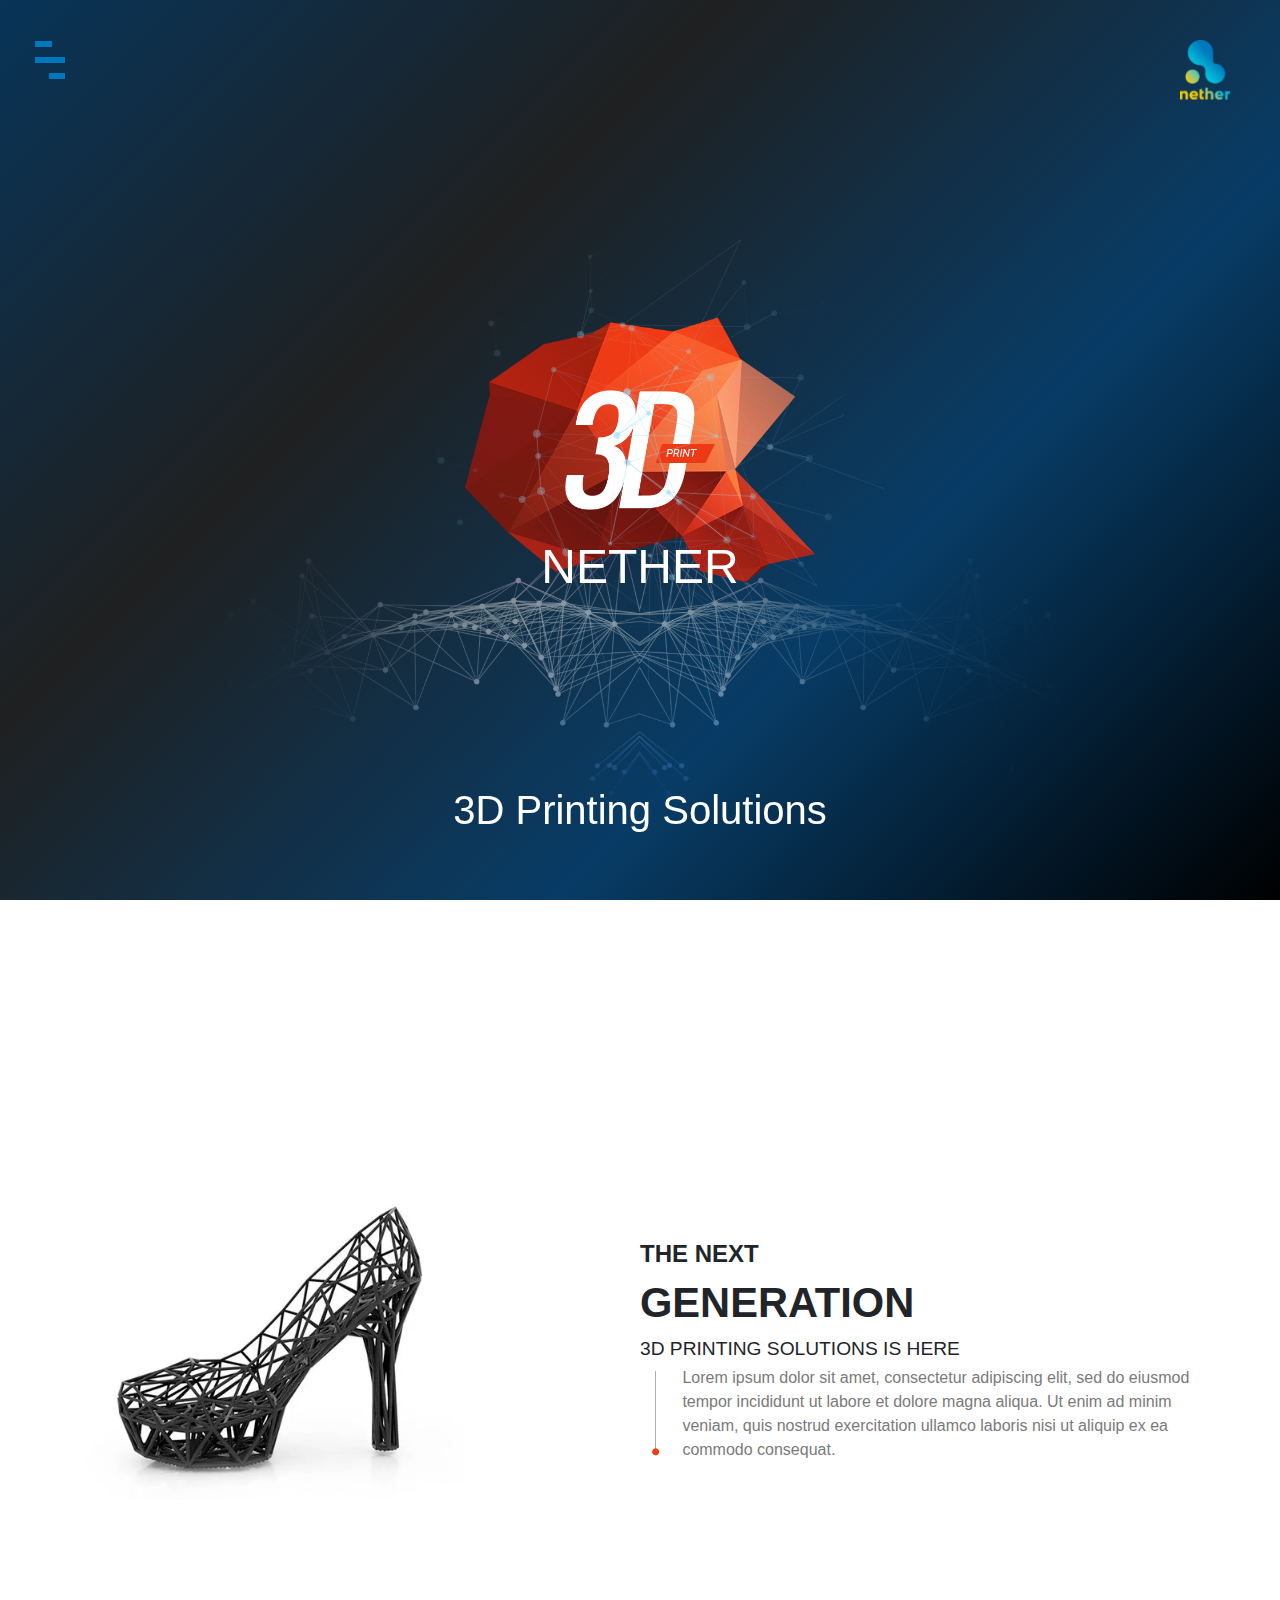
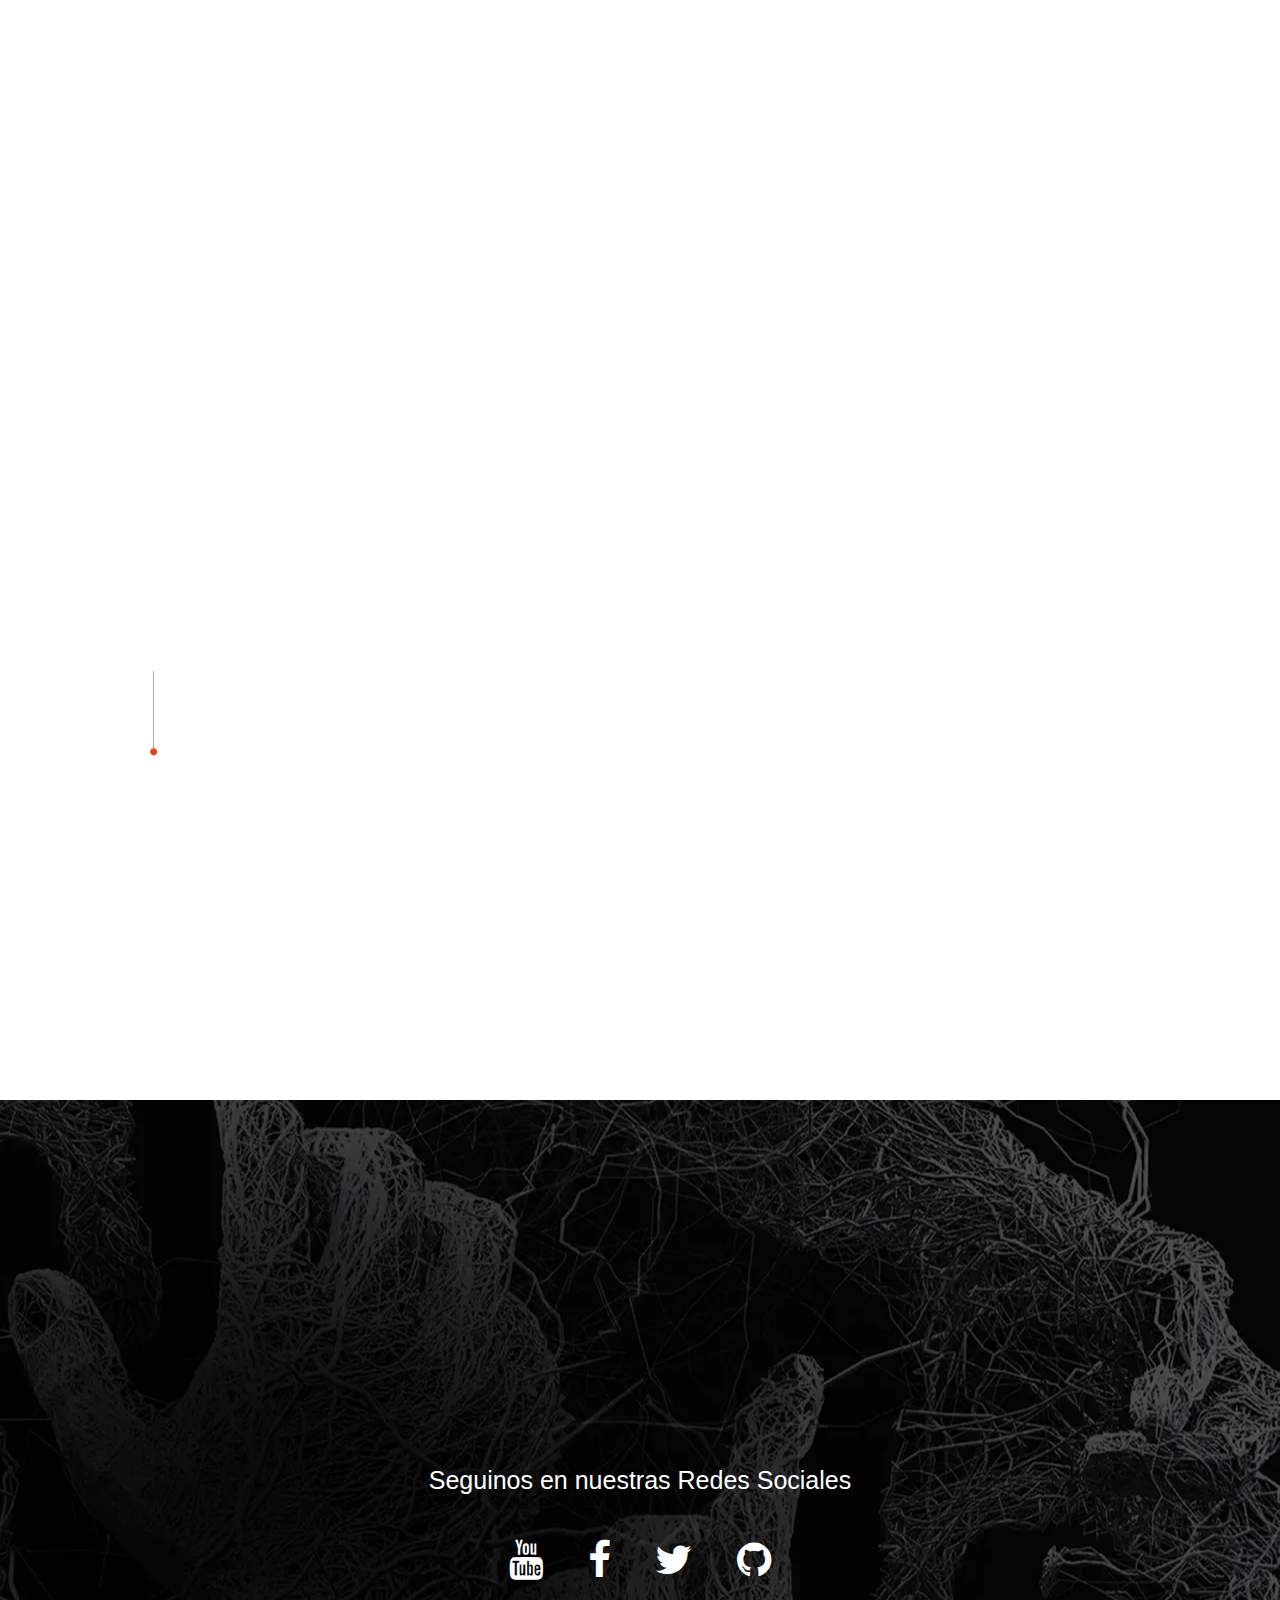
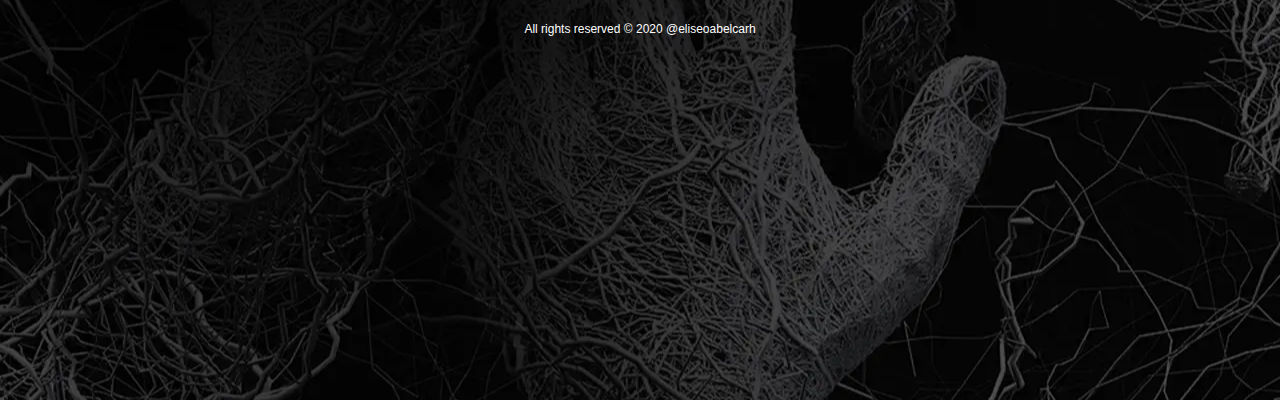
==== commit 615f77a2: ".." ====
--- a/nether/index.html
+++ b/nether/index.html
@@ -38,10 +38,10 @@
 	<div class="nav">
 		<div class="nav__content">
 			<ul class="nav__list">
-				<li class="nav__list-item active-nav"><a href="#contenedor-header" class="hover-target">Inicio</a></li>
-				<li class="nav__list-item "><a href="#seccion2" class="hover-target">Seccion2</a></li>
-				<li class="nav__list-item "><a href="#seccion3" class="hover-target ">Seccion3</a></li>
-				<li class="nav__list-item "><a href="#footer" class="hover-target">Contacto</a></li>
+				<li class="nav__list-item active-nav"><a href="#contenedor-header" class="hover-target js-anchor-link">Inicio</a></li>
+				<li class="nav__list-item "><a href="#seccion2" class="hover-target js-anchor-link">Seccion2</a></li>
+				<li class="nav__list-item "><a href="#seccion3" class="hover-target js-anchor-link ">Seccion3</a></li>
+				<li class="nav__list-item "><a href="#footer" class="hover-target js-anchor-link">Contacto</a></li>
 			</ul>
 		</div>
 	</div>		
--- a/nether/style.css
+++ b/nether/style.css
@@ -6,9 +6,9 @@
 }
 html {
     height: 100%;
-    scroll-snap-type: mandatory;
+    /*scroll-snap-type: mandatory;
     scroll-snap-points-y: repeat(100vh);
-    scroll-snap-type: y mandatory;    
+    scroll-snap-type: y mandatory; */   
 }
 
 
@@ -30,10 +30,10 @@
 /* ---------------menu --------------------*/
 
 
-
+/*
 section{
       scroll-snap-align: start;
-}
+}*/
 
 #iconMenu {
     font-size: 2.5em;
@@ -175,7 +175,7 @@
     /*background-image:  url('images/blur_mesh.png');*/
    /* background: linear-gradient(-45deg, #ee7752, #e73c7e, #23a6d5, #23d5ab);*/
     background: linear-gradient(-45deg, #000000, #083c66, #1f2020, #083458);
-	background-size: 400% 400%;
+	background-size: 100% 100%;
     animation: gradient 15s ease infinite;
     display: flex;
     justify-content: center;
@@ -286,7 +286,7 @@
 	font-weight: 200;
 }
 #img3d{
-    width: 100%; 
+    width: 80%; 
  }
 
 
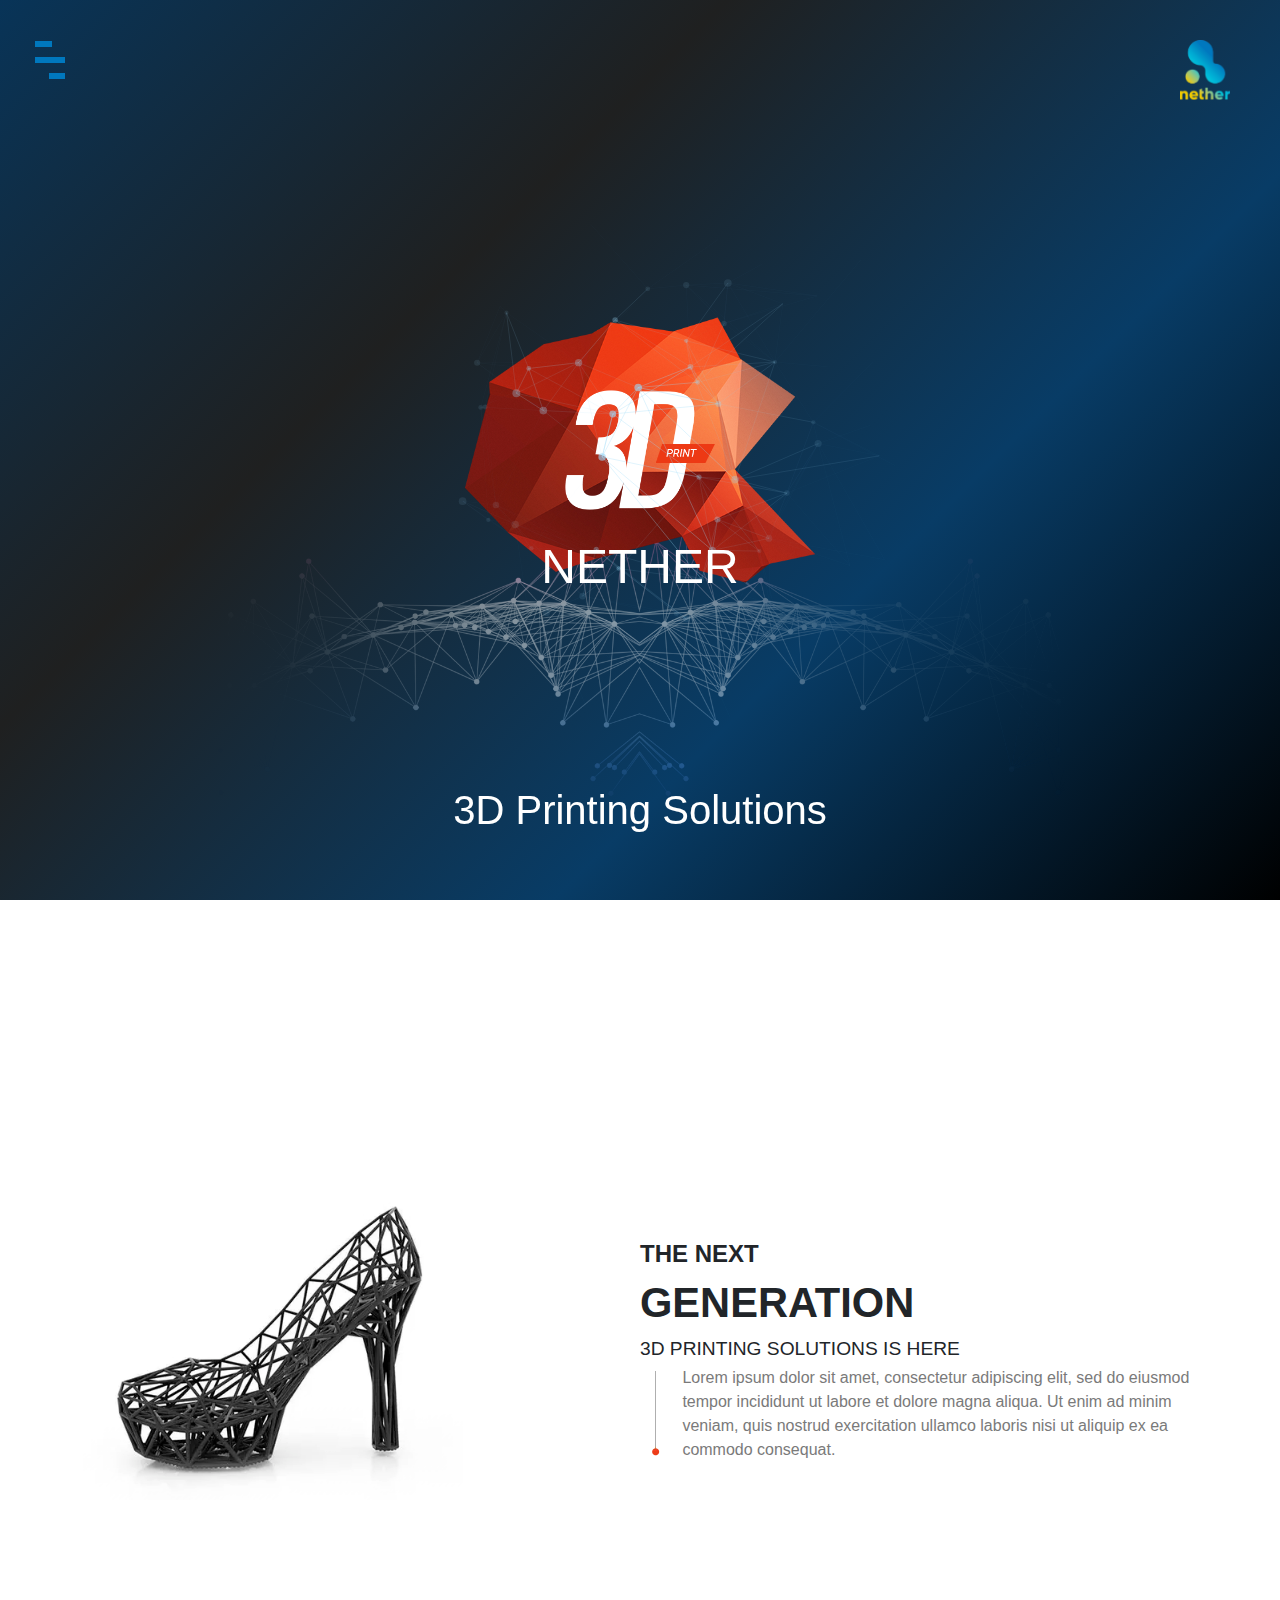
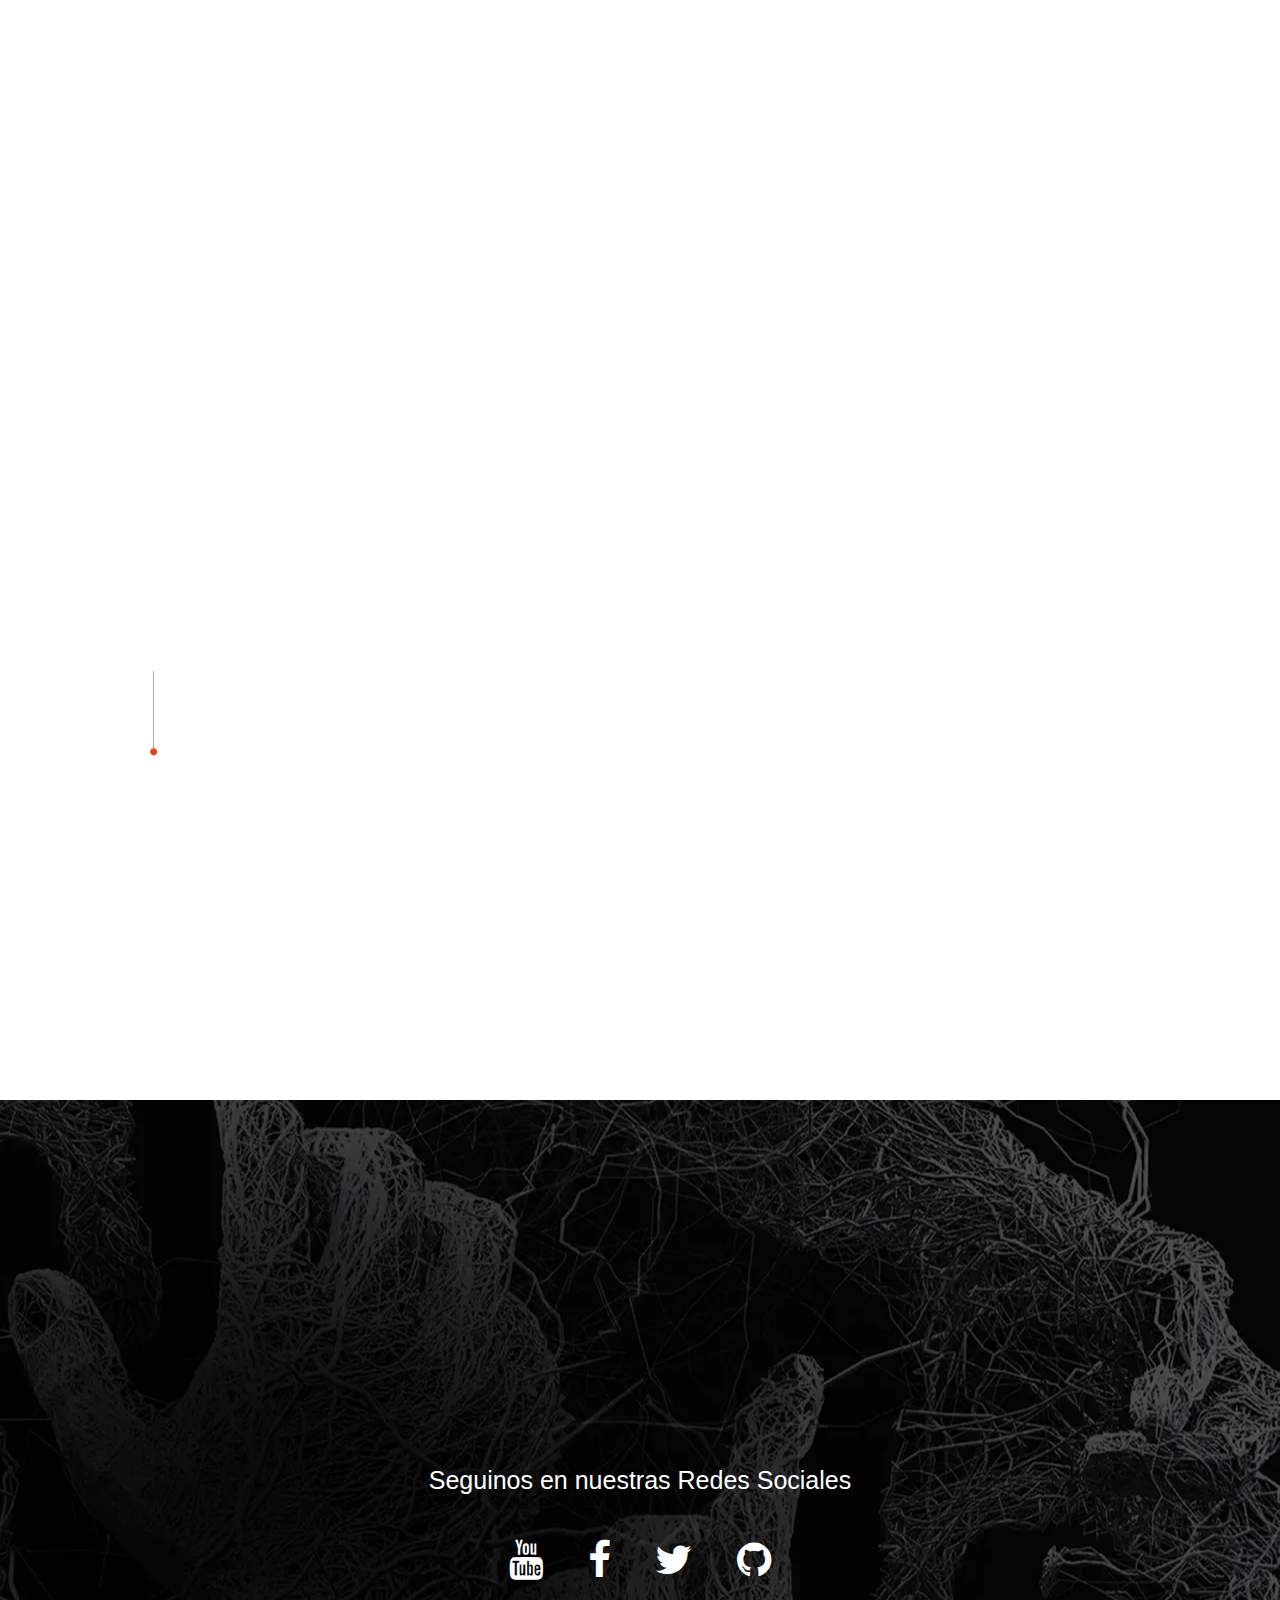
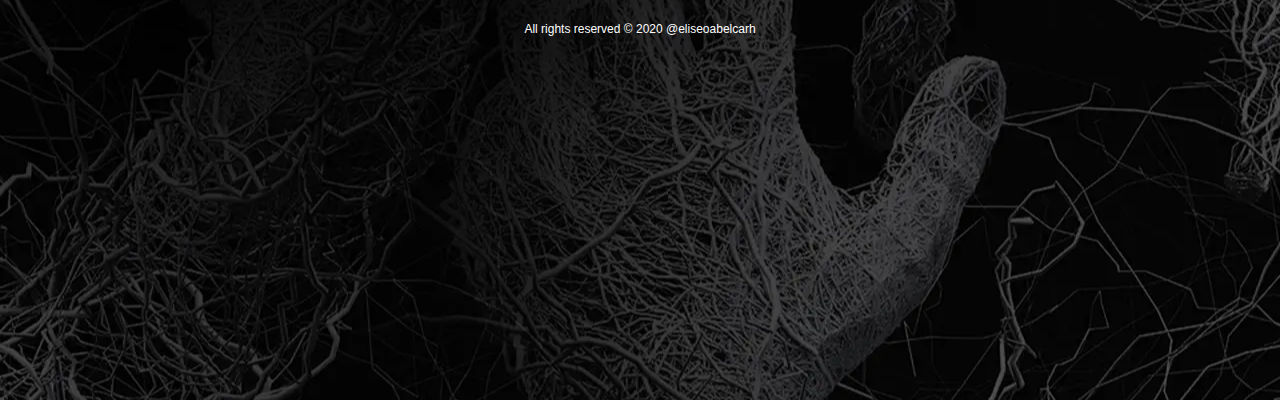
==== commit 22813f43: "ajusting background and blank spaces" ====
--- a/nether/index.html
+++ b/nether/index.html
@@ -18,33 +18,43 @@
 <div id = "containerTotal">
 
 
-
-
-    <header class="cd-header">
-		<div class="header-wrapper">
-			<div class="logo-wrap">
-                <a href="#contenedor-header"><img src = "images/logo.png" style="max-width: 50px;"></a>
-			</div>
-			<div class="nav-but-wrap">
-				<div class="menu-icon hover-target">
-					<span class="menu-icon__line menu-icon__line-left"></span>
-					<span class="menu-icon__line"></span>
-					<span class="menu-icon__line menu-icon__line-right"></span>
-				</div>					
-			</div>					
-		</div>				
-	</header>
-
-	<div class="nav">
-		<div class="nav__content">
-			<ul class="nav__list">
-				<li class="nav__list-item active-nav"><a href="#contenedor-header" class="hover-target js-anchor-link">Inicio</a></li>
-				<li class="nav__list-item "><a href="#seccion2" class="hover-target js-anchor-link">Seccion2</a></li>
-				<li class="nav__list-item "><a href="#seccion3" class="hover-target js-anchor-link ">Seccion3</a></li>
-				<li class="nav__list-item "><a href="#footer" class="hover-target js-anchor-link">Contacto</a></li>
-			</ul>
-		</div>
-	</div>		
+    <section>
+
+
+        <header class="cd-header">
+            <div class="header-wrapper">
+                <div class="logo-wrap">
+                    <a href="#contenedor-header"><img src = "images/logo.png" style="max-width: 50px;"></a>
+                </div>
+                <div class="nav-but-wrap">
+                    <div class="menu-icon hover-target">
+                        <span class="menu-icon__line menu-icon__line-left"></span>
+                        <span class="menu-icon__line"></span>
+                        <span class="menu-icon__line menu-icon__line-right"></span>
+                    </div>					
+                </div>					
+            </div>				
+        </header>
+    
+        <div class="nav">
+            <div class="nav__content">
+                <ul class="nav__list">
+                    <li class="nav__list-item active-nav"><a href="#contenedor-header" class="hover-target js-anchor-link">Inicio</a></li>
+                    <li class="nav__list-item "><a href="#seccion2" class="hover-target js-anchor-link">Seccion2</a></li>
+                    <li class="nav__list-item "><a href="#seccion3" class="hover-target js-anchor-link ">Seccion3</a></li>
+                    <li class="nav__list-item "><a href="#footer" class="hover-target js-anchor-link">Contacto</a></li>
+                </ul>
+            </div>
+        </div>	
+
+
+
+
+
+    </section>
+
+
+   	
 
 	
 	
--- a/nether/style.css
+++ b/nether/style.css
@@ -2,10 +2,12 @@
 *{
     margin: 0 !important;
     padding: 0 ;
-  
+    box-sizing: border-box;
+    
 }
 html {
     height: 100%;
+    
     /*scroll-snap-type: mandatory;
     scroll-snap-points-y: repeat(100vh);
     scroll-snap-type: y mandatory; */   
@@ -14,7 +16,7 @@
 
 
 body {
-    
+   
     font-family: 'Exo', sans-serif;
     height: 100%;
     margin-top: 0 !important;
@@ -25,15 +27,19 @@
 #containerTotal{
     
     height: 100%;
+    background: linear-gradient(-45deg, #000000, #083c66, #1f2020, #083458);
+	background-size: 100% 100%;
+    animation: gradient 15s ease infinite;
 }
 
 /* ---------------menu --------------------*/
 
 
-/*
+
 section{
+    overflow: hidden;
       scroll-snap-align: start;
-}*/
+}
 
 #iconMenu {
     font-size: 2.5em;
@@ -170,13 +176,14 @@
 }
 #contenedor-header{
     /*background: rgba(9, 33, 61, 0.924);*/
+    overflow: hidden;
     width: 100%;
     height: 100%;
     /*background-image:  url('images/blur_mesh.png');*/
    /* background: linear-gradient(-45deg, #ee7752, #e73c7e, #23a6d5, #23d5ab);*/
-    background: linear-gradient(-45deg, #000000, #083c66, #1f2020, #083458);
+    /*background: linear-gradient(-45deg, #000000, #083c66, #1f2020, #083458);
 	background-size: 100% 100%;
-    animation: gradient 15s ease infinite;
+    animation: gradient 15s ease infinite;*/
     display: flex;
     justify-content: center;
     align-items: center;
@@ -308,6 +315,7 @@
 @media only screen and (max-width : 768px) {
     *{
         margin-top: 0 !important;
+       
     }
     nav{
         width: 100% !important;
@@ -332,7 +340,7 @@
        
     }
     section {
-        
+        overflow: hidden;
        display: inline-grid !important;
        justify-content: center !important;
     align-items: center !important;
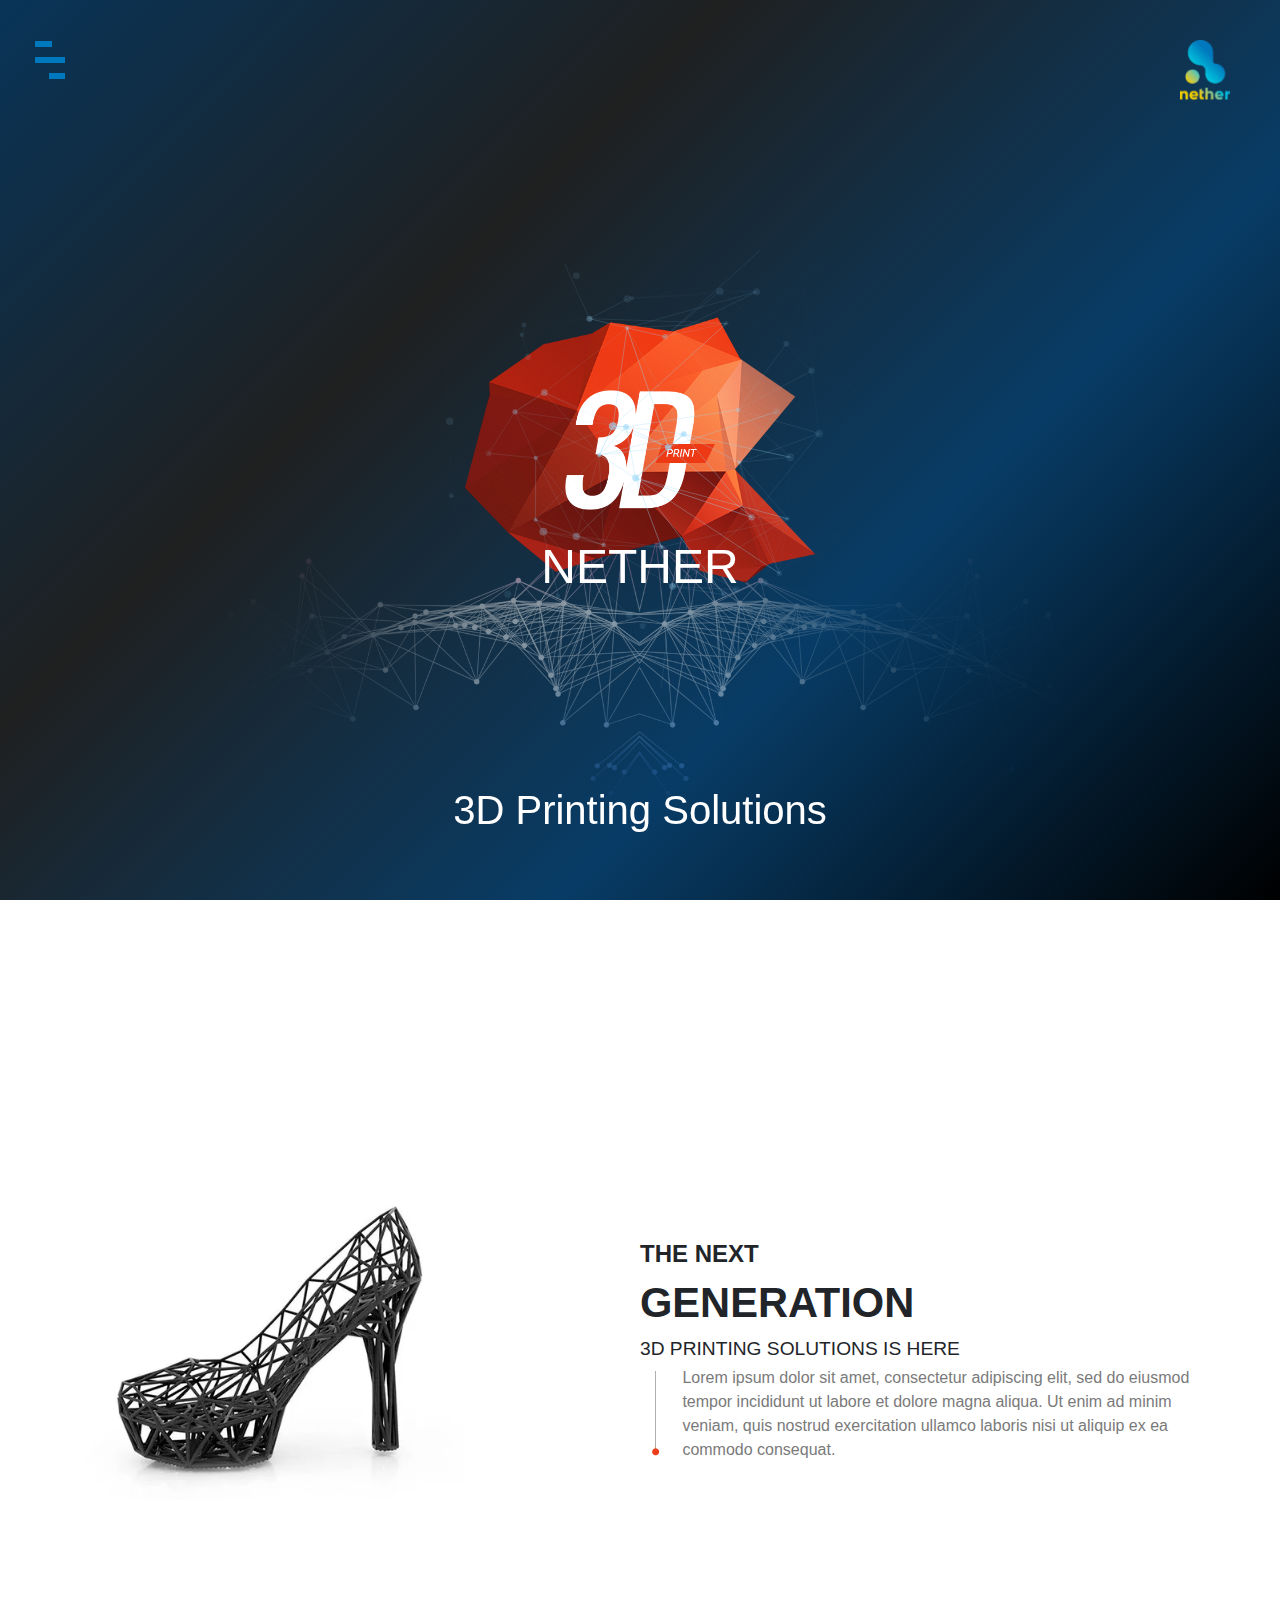
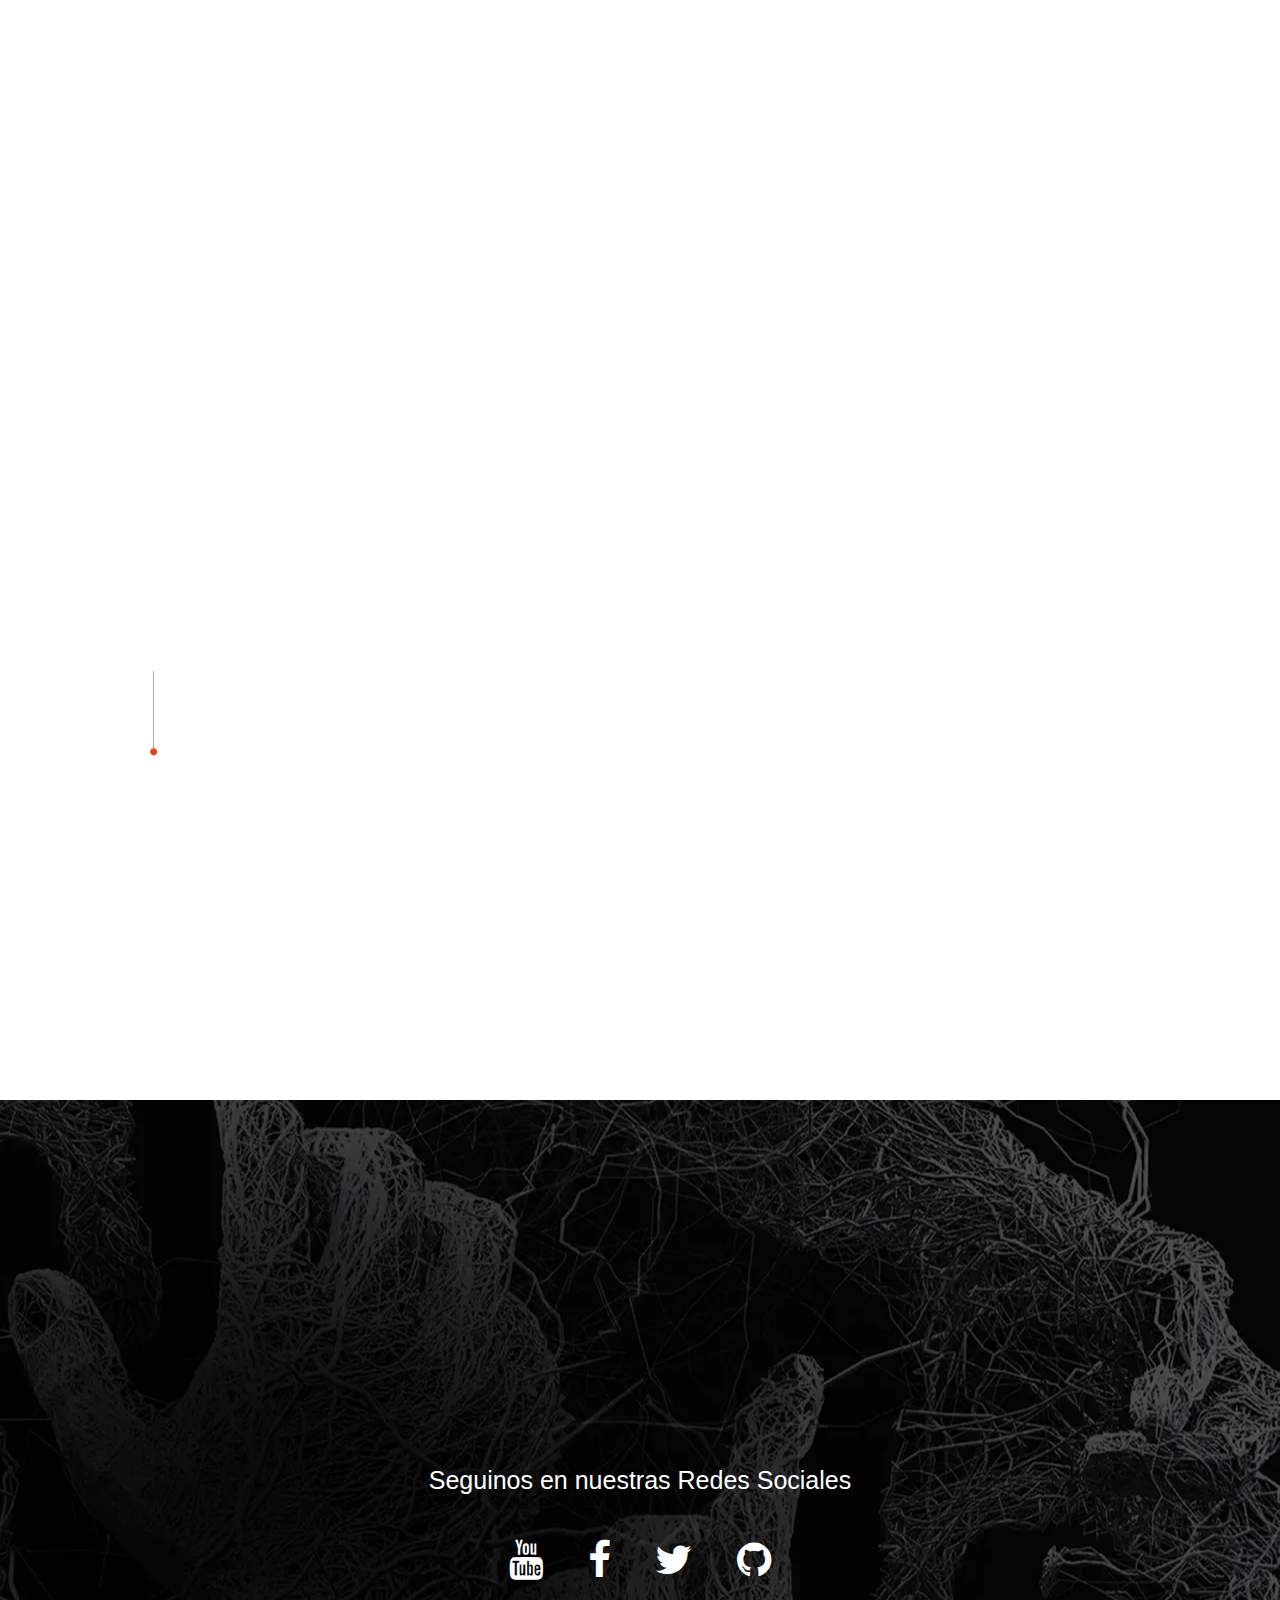
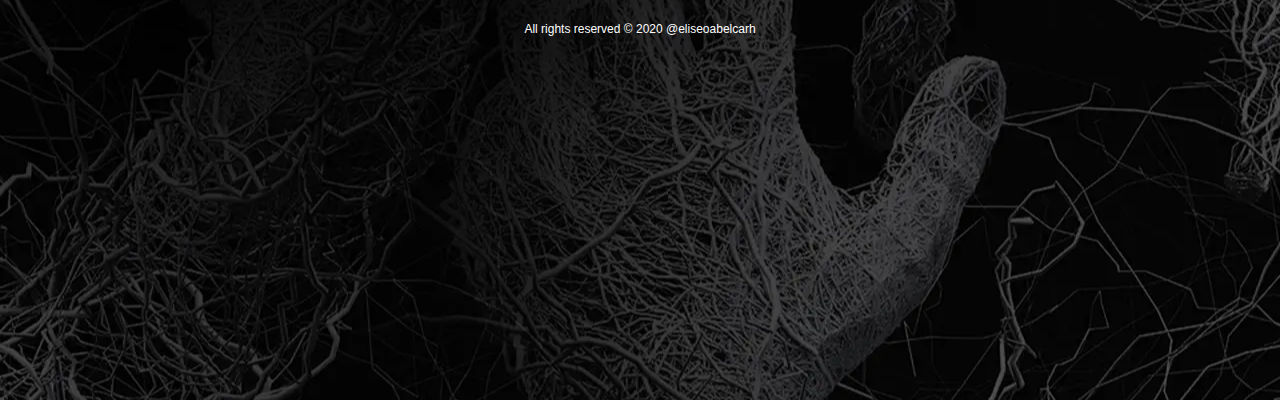
==== commit 3cdfafe3: "removing waves" ====
--- a/nether/index.html
+++ b/nether/index.html
@@ -80,7 +80,7 @@
     <section id= "contenedor-header">
 
         
-        <div id = "waves">
+        <!-- <div id = "waves">
 
             <div class="waveWrapper waveAnimation">
                
@@ -91,7 +91,7 @@
               </div>
 
 
-        </div>
+        </div> -->
 
         <div id = "bricks">
                     
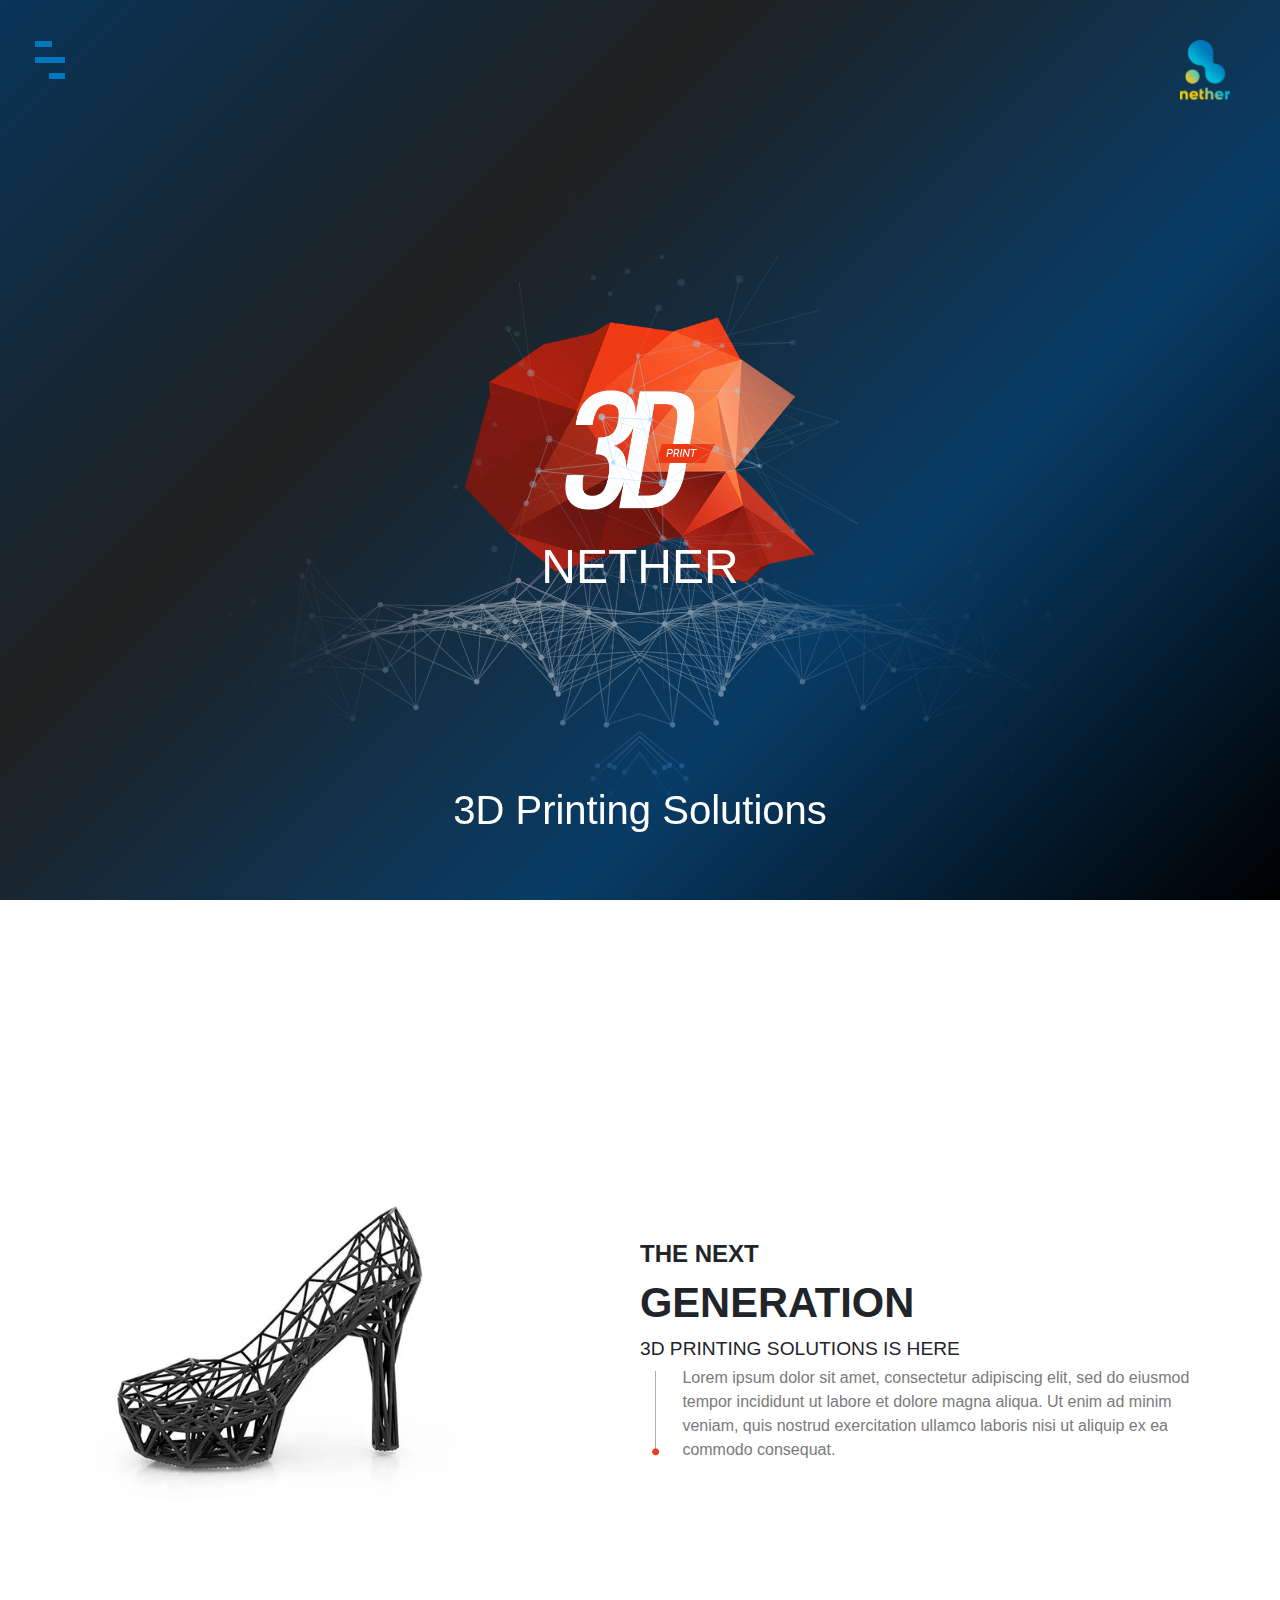
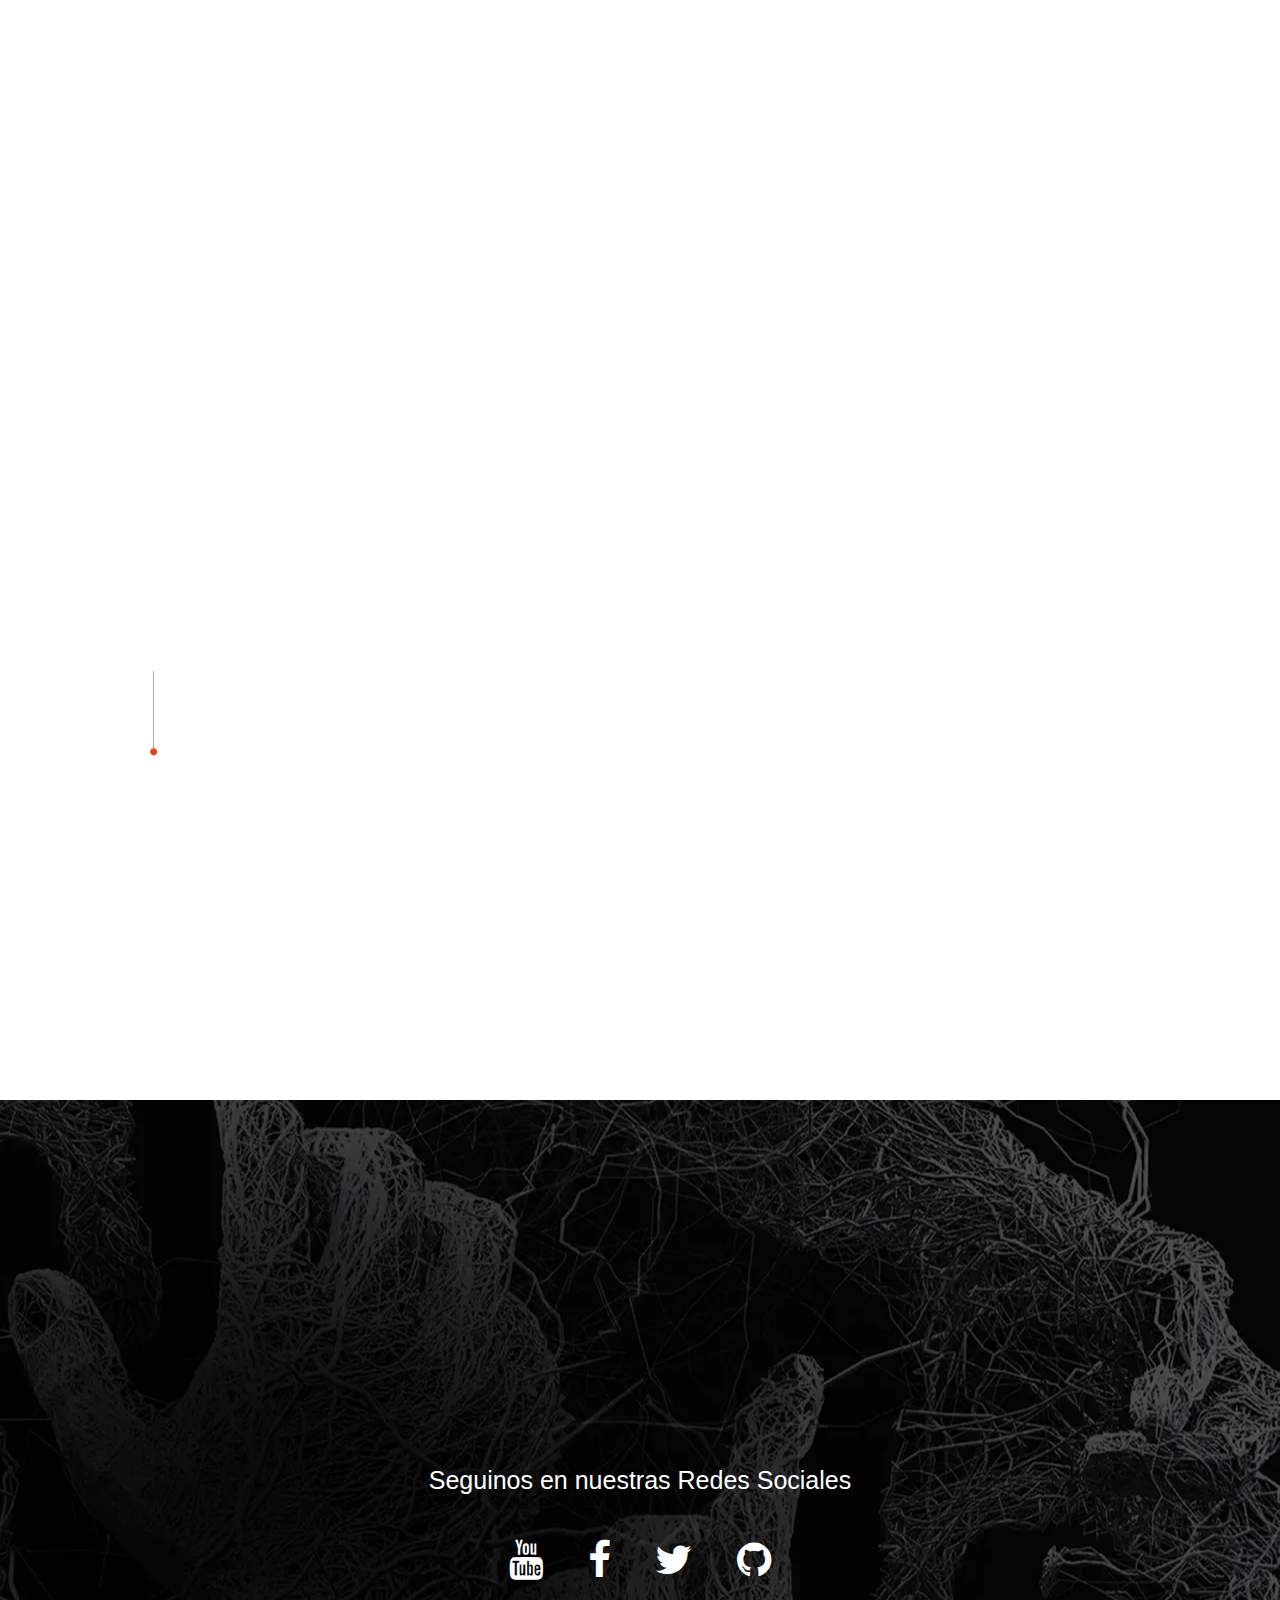
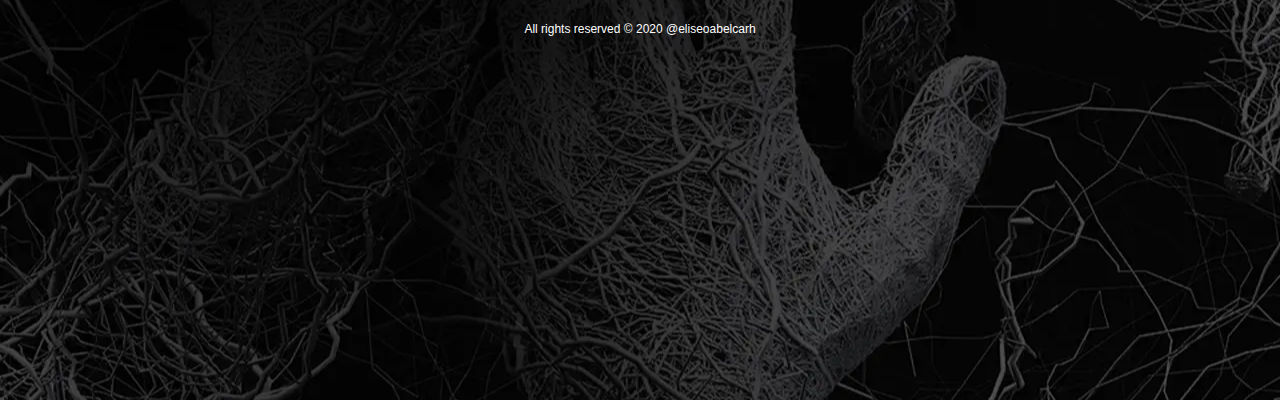
==== commit aefc40f1: "fixing menu responsive" ====
--- a/nether/index.html
+++ b/nether/index.html
@@ -275,10 +275,6 @@
 
 
 
-	
-
-
-
 
 
 
--- a/nether/style.css
+++ b/nether/style.css
@@ -339,6 +339,12 @@
         left: 50%;
        
     }
+    #rock-3d{
+        width: 65%;
+    }
+    #text-3d{
+        width: 35%;
+    }
     section {
         overflow: hidden;
        display: inline-grid !important;
@@ -362,6 +368,11 @@
         margin-left: 20px !important;
         margin-bottom: 10px !important;
     }
+
+    body.nav-active .nav:before, body.nav-active .nav:after{
+        width: 65% !important;
+    }
+
 
 }
 
@@ -899,7 +910,7 @@
 	position: fixed;
 	visibility: hidden;
 	top: 100px;
-    left: 0px;
+    left: 4.5%;
 	width: 210px;
 	text-align: left;
 }
@@ -919,7 +930,7 @@
 	color: #fff;
 	overflow: hidden; 
 	font-family: 'Poppins', sans-serif;
-	font-size: 22px;
+	font-size: 2em;
 	line-height: 1.2;
 	letter-spacing: 2px;
 	-webkit-transform: translate(30px, 0%);
@@ -1003,8 +1014,8 @@
 	visibility: visible;
 }
 body.nav-active .nav:before, body.nav-active .nav:after {
-	width: 250px;
-	height: 310px;
+	width: 30%;
+	height: 90%;
 	border-radius: 15px;
 }
 body.nav-active .nav:after {
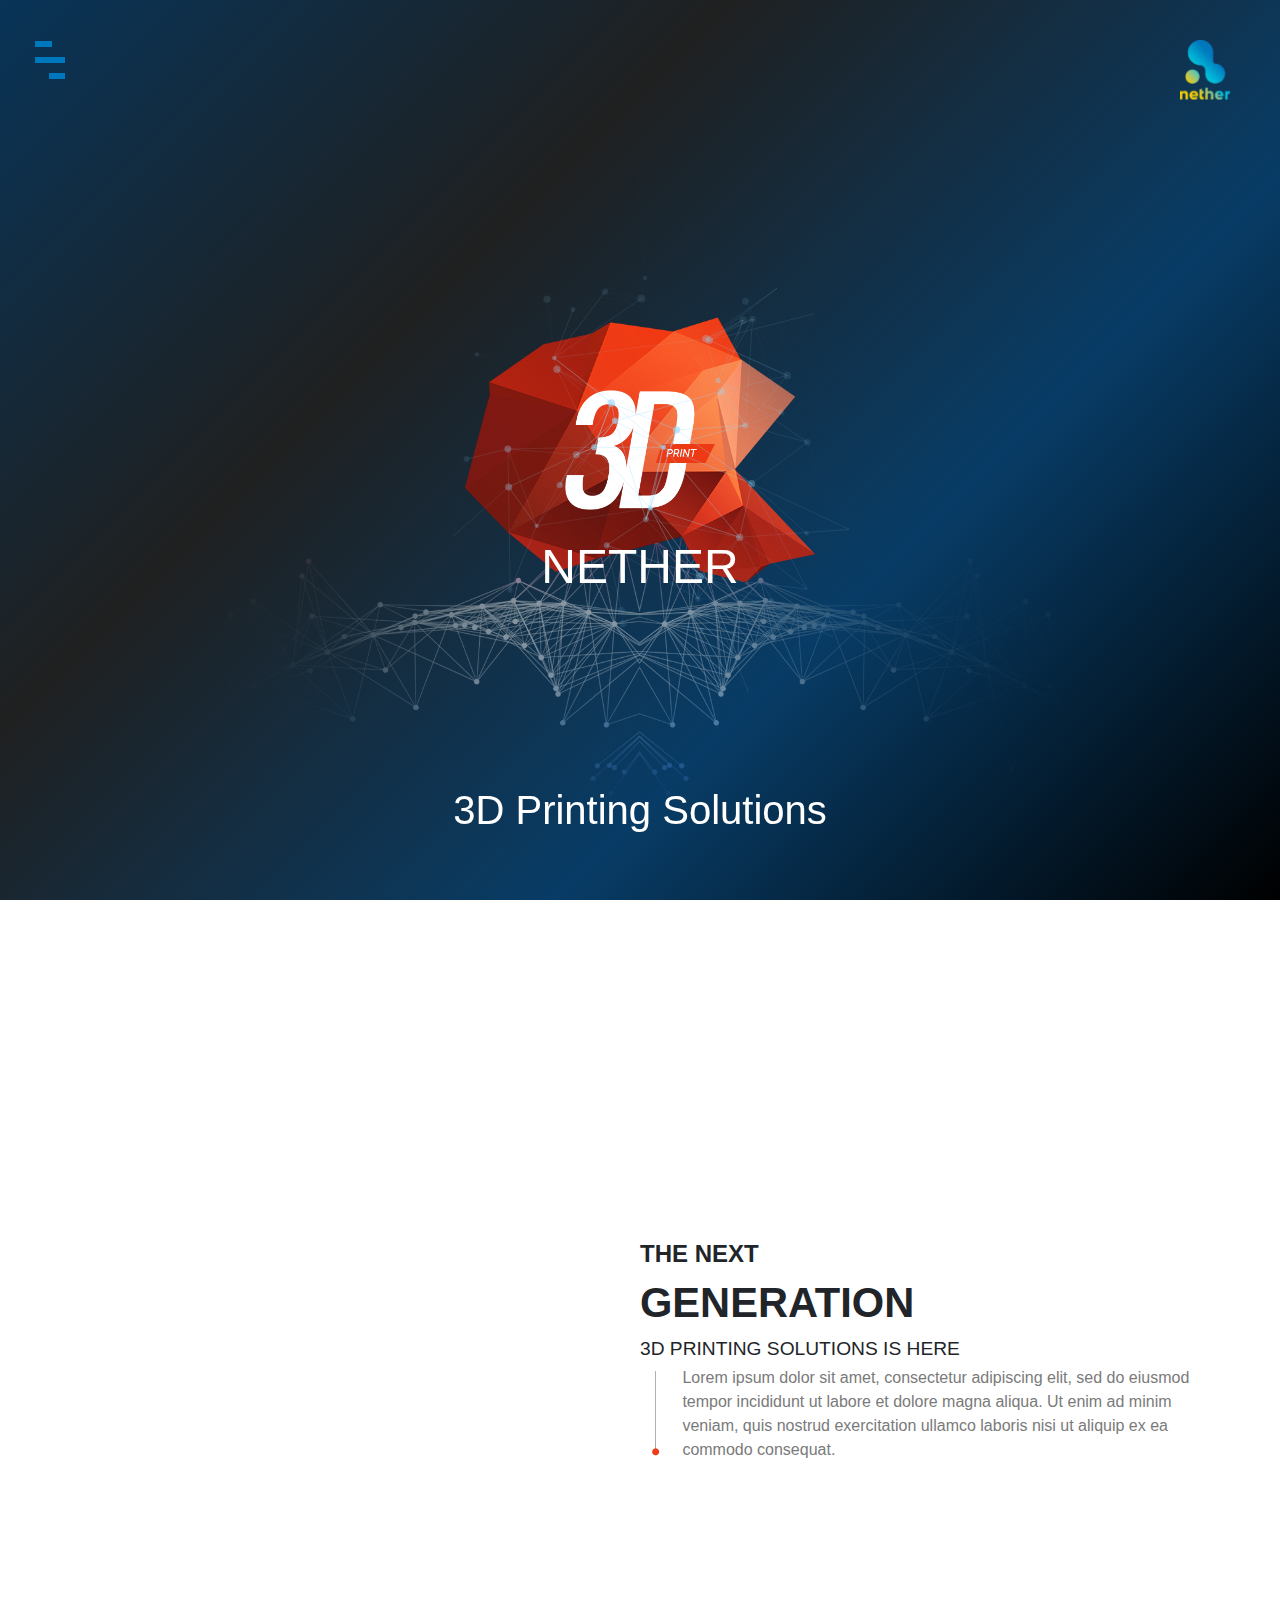
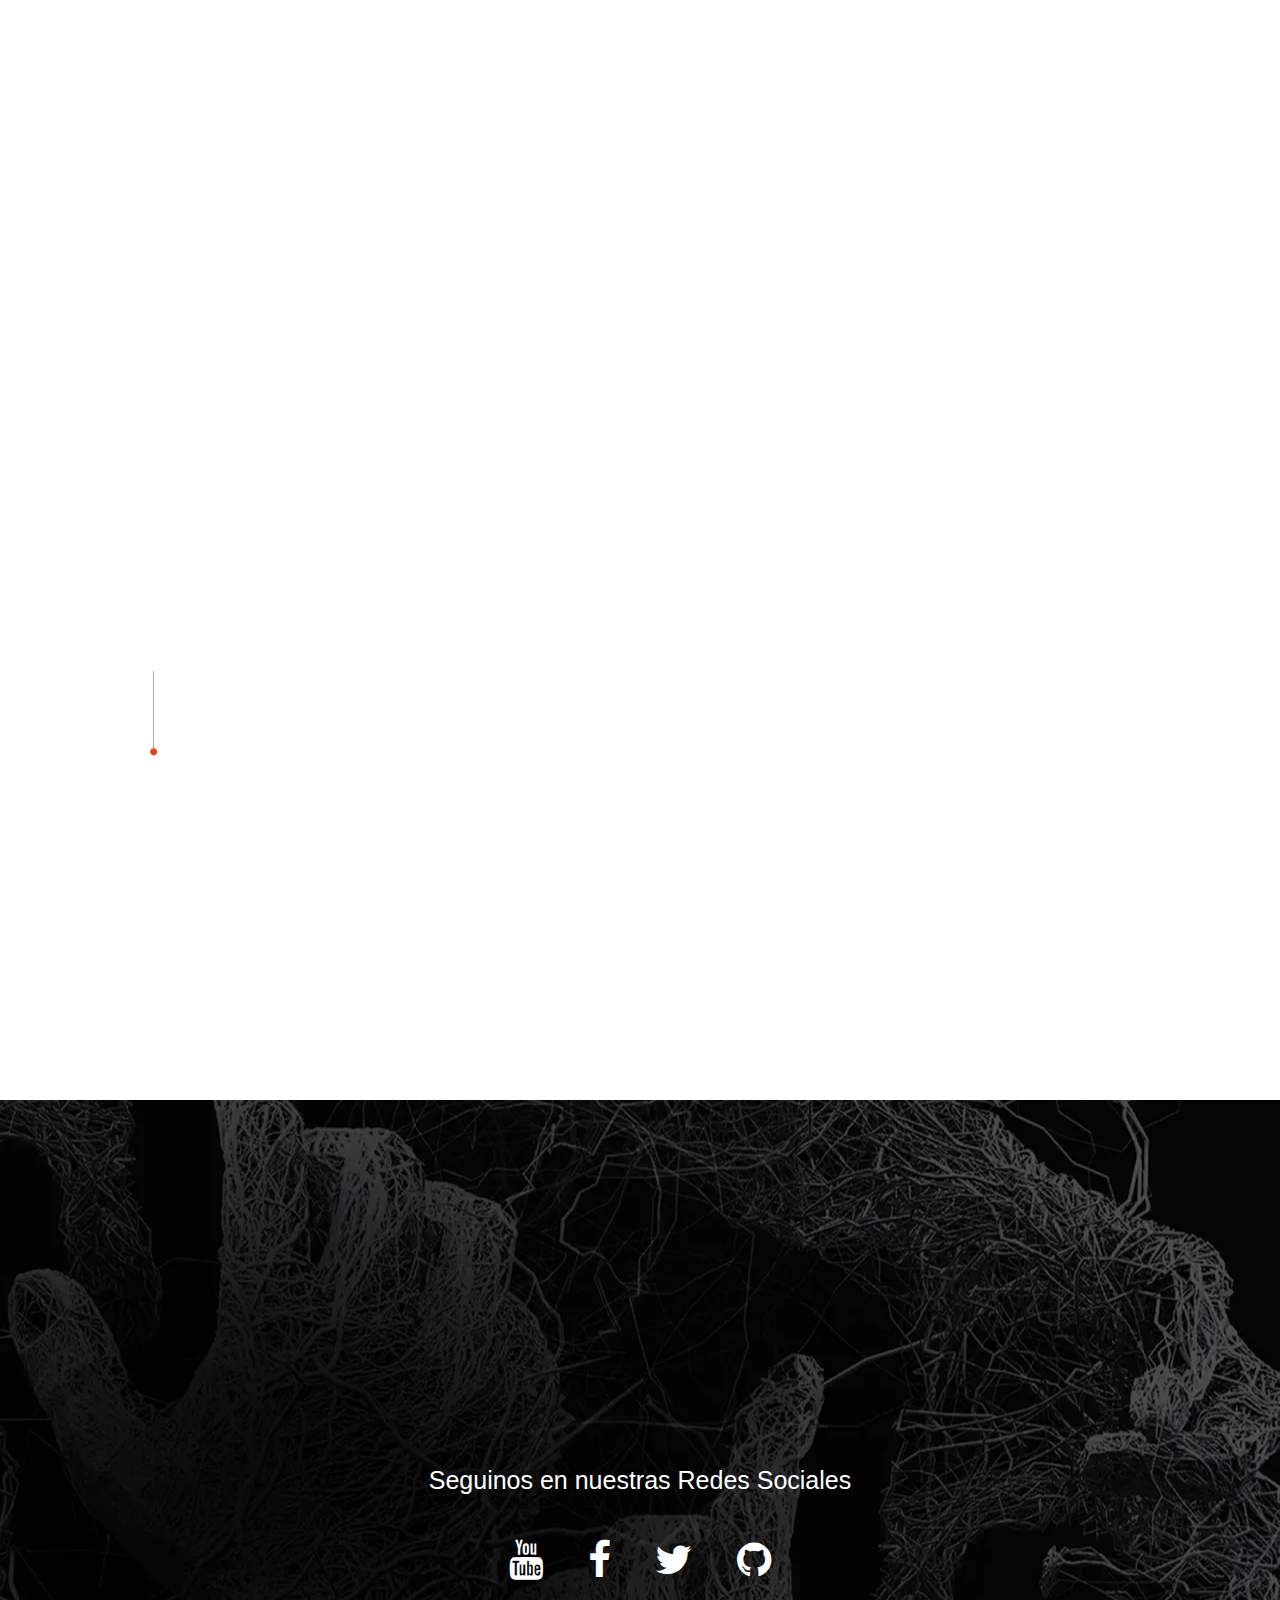
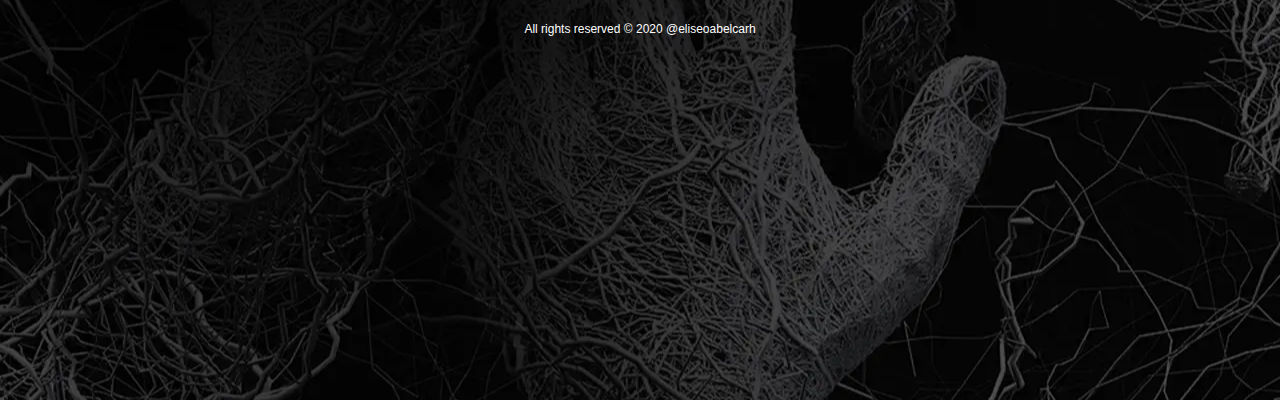
==== commit dd7890a2: "adding image3d animation and scale" ====
--- a/nether/index.html
+++ b/nether/index.html
@@ -144,7 +144,7 @@
 
         <div class = "space2" id= "space2a">
               <div id = "image3d">
-                <img id = "img3d" src="images/3d_shoe.png" alt="">
+                <img class = "aparece" id = "img3d" src="images/3d_shoe.png" alt="">
               </div>
                       
         </div>
--- a/nether/style.css
+++ b/nether/style.css
@@ -293,9 +293,14 @@
 	font-weight: 200;
 }
 #img3d{
-    width: 80%; 
+    width: 99%; 
  }
 
+.aparece{
+    opacity: 0;
+    
+    transition: all 3s;
+}
 
 @media only screen and (max-width : 960px) {
 
